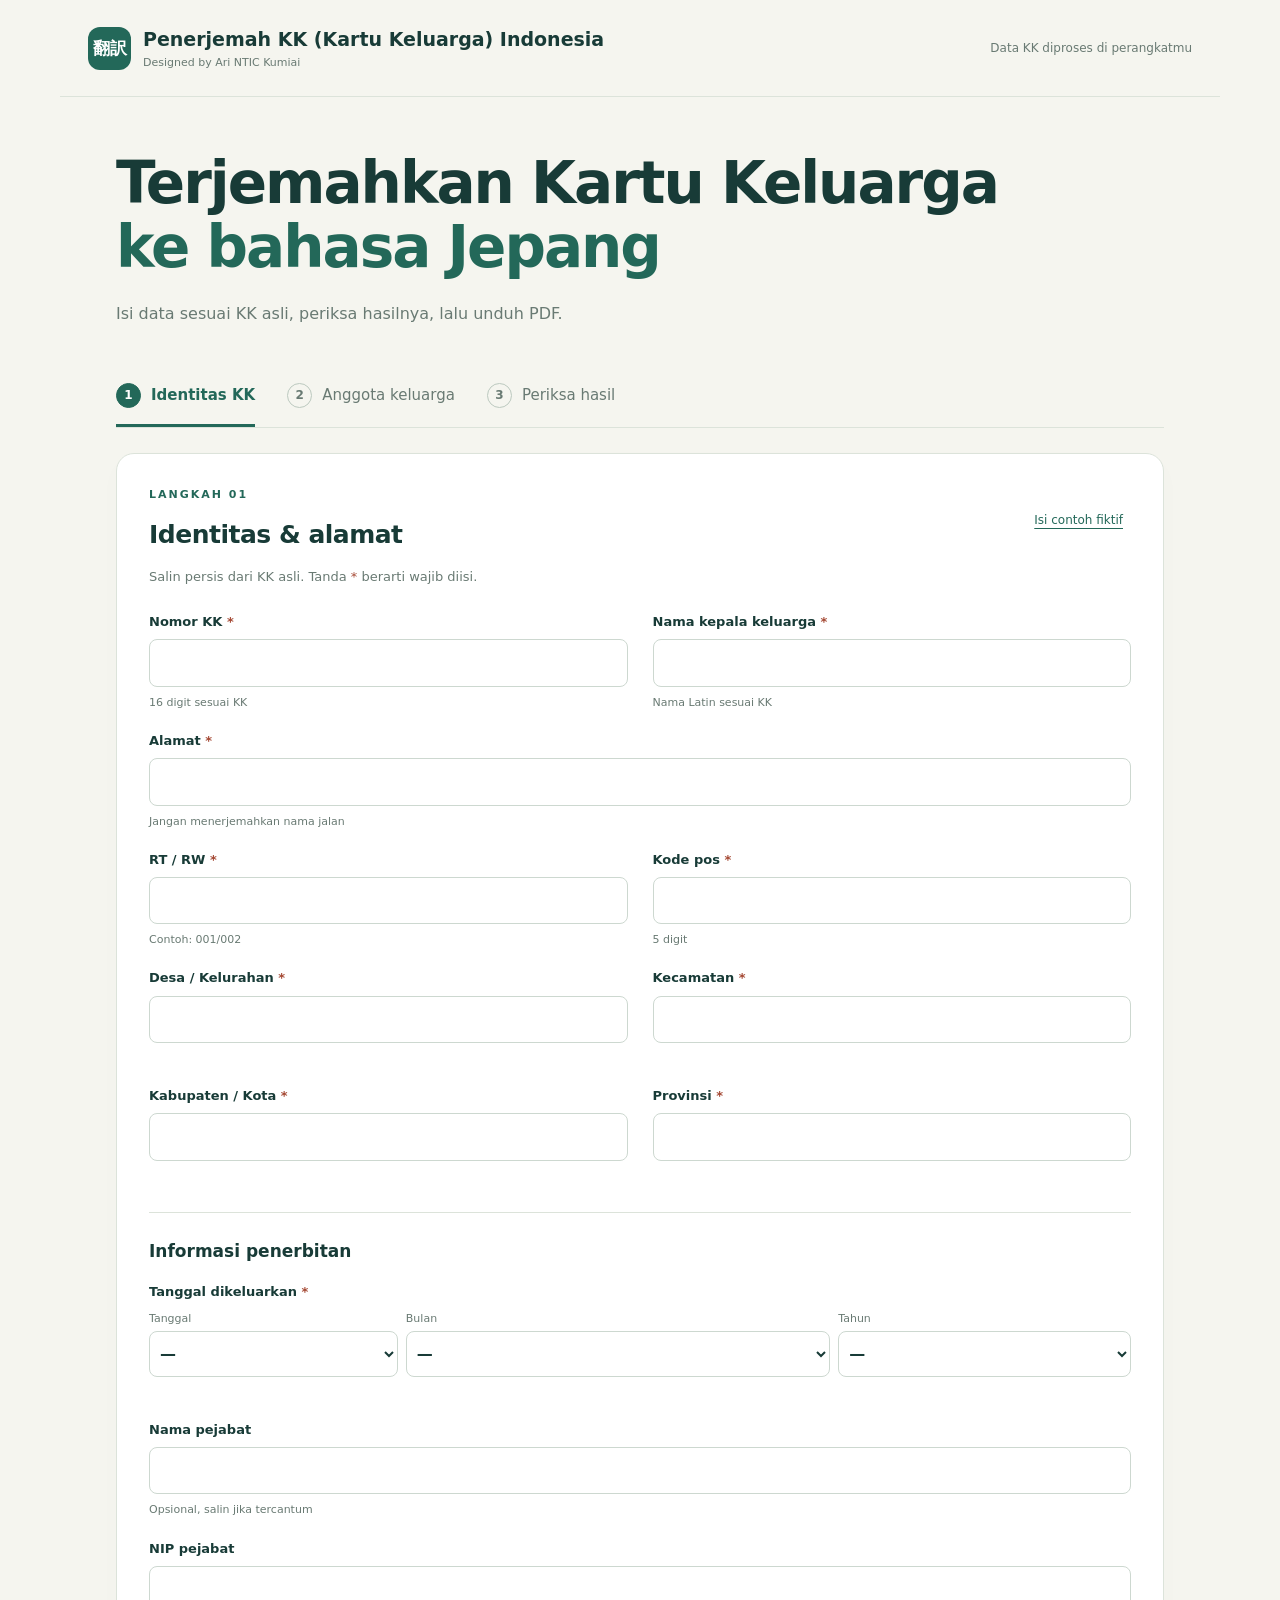
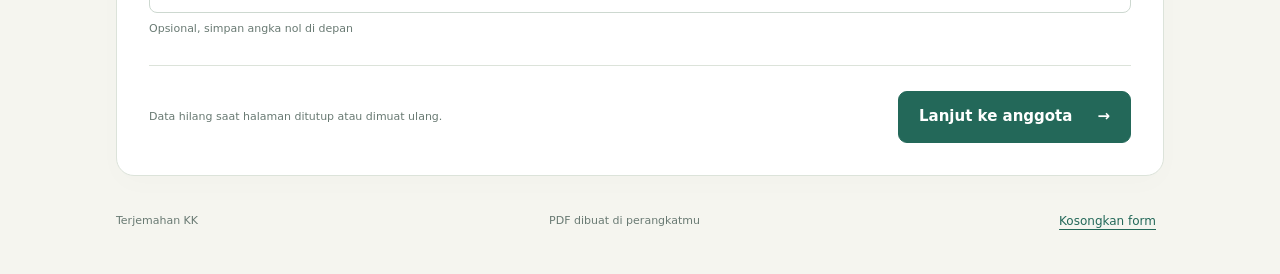
==== docs/index.html @ b34df118 "index.html" ====
<!doctype html>
<html lang="id"><head><meta charset="utf-8"><meta name="viewport" content="width=device-width,initial-scale=1"><meta name="description" content="Isi data Kartu Keluarga dalam bahasa Indonesia, periksa terjemahan Jepang, dan unduh PDF."><title>KK Jepang · Penerjemahan Kartu Keluarga</title><link rel="stylesheet" href="style.css?v=20261012-3"><link rel="stylesheet" href="consistency.css?v=20261012-1"><link rel="stylesheet" href="improvements.css?v=20261012-2"><script defer src="config.js?v=20261012-1"></script><script defer src="memory-google.js?v=20261012-1"></script><script defer src="translations.js?v=20261012-1"></script><script defer src="family-rules.js?v=20261012-1"></script><script defer src="pdf.js?v=20261012-1"></script><script defer src="dates.js?v=20261012-1"></script><script defer src="vocabulary.js?v=20261012-1"></script><script defer src="preview.js?v=20261012-1"></script><script defer src="app.js?v=20261012-1"></script></head>
<body><header class="topbar"><a class="brand" href="./"><span class="brand-icon" aria-hidden="true">翻訳</span><span>Penerjemah KK (Kartu Keluarga) Indonesia<small>Designed by Ari NTIC Kumiai</small></span></a><span class="local-label">Data KK diproses di perangkatmu</span></header>
<main><section class="intro"><div><h1>Terjemahkan Kartu Keluarga<br><em>ke bahasa Jepang</em></h1><p class="lede">Isi data sesuai KK asli, periksa hasilnya, lalu unduh PDF.</p></div></section>
<nav class="steps" aria-label="Tahapan"><button type="button" class="active" data-step="0"><b>1</b><span>Identitas KK</span></button><button type="button" data-step="1"><b>2</b><span>Anggota keluarga</span></button><button type="button" data-step="2"><b>3</b><span>Periksa hasil</span></button></nav>
<form id="kk-form" autocomplete="off"><section class="panel" id="step-0"><div class="panel-heading"><div><p class="eyebrow">LANGKAH 01</p><h2>Identitas & alamat</h2></div><div class="demo-picker"><button type="button" class="text-button" id="demo" aria-expanded="false" aria-controls="demo-choices">Isi contoh fiktif</button><div id="demo-choices" class="demo-choices" role="group" aria-label="Pilih contoh fiktif" hidden><button type="button" data-demo-case="0">Contoh 1</button><button type="button" data-demo-case="1">Contoh 2</button><button type="button" data-demo-case="2">Contoh 3</button></div></div></div><p class="help">Salin persis dari KK asli. Tanda <span class="required">*</span> berarti wajib diisi.</p><div class="fields" id="household-fields"></div><div class="subsection"><h3>Informasi penerbitan</h3><div class="fields" id="issue-fields"></div></div><div class="panel-footer"><span>Data hilang saat halaman ditutup atau dimuat ulang.</span><button type="button" class="primary" id="next-household">Lanjut ke anggota <span>→</span></button></div></section>
<section class="panel" id="step-1" hidden><div class="panel-heading"><div><p class="eyebrow">LANGKAH 02</p><h2>Anggota keluarga</h2></div><span class="counter" id="member-count"></span></div><p class="help">Ikuti urutan pada KK. Isi istilah Indonesia; padanan Jepang muncul otomatis. Maksimal 10 anggota per KK.</p><p class="help">Pilih hubungan dahulu. Nama kepala keluarga dan tanggal kawin pasangan terisi otomatis. Urutan anggota tetap mengikuti KK asli.</p><div id="members"></div><button type="button" class="add-button" id="add-member">＋ Tambah anggota keluarga</button><div class="panel-footer"><button type="button" class="secondary" data-back="0">← Identitas KK</button><button type="button" class="primary" id="next-members">Periksa terjemahan <span>→</span></button></div></section>
<section class="panel" id="step-2" hidden><div class="panel-heading"><div><p class="eyebrow">LANGKAH 03</p><h2>Periksa hasil terjemahan</h2></div><span class="counter">PDF · A4 mendatar</span></div><p class="help">Buka setiap bagian untuk memeriksa data. Pilih Lihat PDF untuk memeriksa susunan dokumen.</p><div class="preview-tabs" role="group" aria-label="Tampilan pratinjau"><button type="button" id="view-data" aria-pressed="true">Periksa data</button><button type="button" id="view-document" aria-pressed="false">Lihat PDF</button></div><div id="preview-data"></div><div id="preview-document" hidden><div class="preview-tools"><button type="button" id="zoom-out" aria-label="Perkecil PDF">−</button><output id="preview-scale" aria-live="polite">100%</output><button type="button" id="zoom-in" aria-label="Perbesar PDF">＋</button><button type="button" id="zoom-fit">Pas layar</button></div><div class="preview-scroll"><canvas id="preview" aria-label="Pratinjau PDF terjemahan Jepang"></canvas></div></div><label class="check-label"><input type="checkbox" id="reviewed"> Saya sudah memeriksa isi dan terjemahan dokumen.</label><div class="panel-footer"><button type="button" class="secondary" data-back="1">← Edit anggota</button><button type="button" class="primary" id="download" disabled>Unduh PDF ↓</button></div><p id="download-status" role="status"></p></section></form><datalist id="province-suggestions"><option value="Aceh"><option value="Sumatera Utara"><option value="Sumatera Barat"><option value="Riau"><option value="Jambi"><option value="Sumatera Selatan"><option value="Bengkulu"><option value="Lampung"><option value="Kepulauan Bangka Belitung"><option value="Kepulauan Riau"><option value="DKI Jakarta"><option value="Jawa Barat"><option value="Jawa Tengah"><option value="DI Yogyakarta"><option value="Jawa Timur"><option value="Banten"><option value="Bali"><option value="Nusa Tenggara Barat"><option value="Nusa Tenggara Timur"><option value="Kalimantan Barat"><option value="Kalimantan Tengah"><option value="Kalimantan Selatan"><option value="Kalimantan Timur"><option value="Kalimantan Utara"><option value="Sulawesi Utara"><option value="Sulawesi Tengah"><option value="Sulawesi Selatan"><option value="Sulawesi Tenggara"><option value="Gorontalo"><option value="Sulawesi Barat"><option value="Maluku"><option value="Maluku Utara"><option value="Papua Barat"><option value="Papua Barat Daya"><option value="Papua"><option value="Papua Selatan"><option value="Papua Tengah"><option value="Papua Pegunungan"></datalist>
<p id="message" class="message" role="alert" hidden></p><footer><span>Terjemahan KK</span><span>PDF dibuat di perangkatmu</span><button type="button" id="reset" class="text-button">Kosongkan form</button></footer></main></body></html>
---- docs/style.css ----
:root{--ink:#183b37;--green:#236859;--cream:#f5f5ef;--line:#dce3da;--muted:#697a73}*{box-sizing:border-box}body{margin:0;background:var(--cream);color:var(--ink);font:15px/1.55 system-ui,-apple-system,"Segoe UI",sans-serif}.topbar{max-width:1160px;margin:auto;padding:25px 28px;display:flex;justify-content:space-between;align-items:center;border-bottom:1px solid var(--line)}.brand{display:flex;gap:12px;align-items:center;text-decoration:none;color:var(--ink);font-size:19px;font-weight:700}.brand small{display:block;font-size:11px;font-weight:400;color:var(--muted)}.brand-icon{background:var(--green);color:white;display:grid;place-items:center;width:43px;height:43px;border-radius:12px;font-size:24px}.local-label{font-size:12px;color:var(--muted)}main{max-width:1104px;margin:auto;padding:0 28px}.intro{padding:55px 0 40px;display:flex;justify-content:space-between;align-items:center;gap:30px}.eyebrow{font-size:11px;font-weight:700;letter-spacing:2px;color:var(--green);margin:0 0 13px}h1{font-size:clamp(38px,5vw,58px);letter-spacing:-2px;line-height:1.1;font-weight:650;margin:0}h1 em{font-style:normal;color:var(--green)}.lede{color:var(--muted);font-size:16px;margin:22px 0 0}.intro-note{border-left:1px solid #b9cbbf;padding:8px 0 8px 32px;min-width:280px}.note-number{font:12px monospace;color:var(--green)}.intro-note p{font-size:24px;line-height:1.45;margin:15px 0}.intro-note small{color:var(--muted);font-size:11px}.steps{display:flex;border-bottom:1px solid var(--line);gap:32px;margin-bottom:25px}.steps button{border:0;border-bottom:3px solid transparent;background:none;display:flex;align-items:center;gap:10px;color:var(--muted);padding:16px 0;font:inherit;cursor:pointer}.steps b{border:1px solid #bcc9bf;border-radius:50%;width:25px;height:25px;display:grid;place-items:center;font-size:12px}.steps button.active{color:var(--green);border-color:var(--green);font-weight:600}.steps .active b{background:var(--green);color:white;border-color:var(--green)}.panel{background:white;border:1px solid var(--line);border-radius:18px;padding:32px;box-shadow:0 8px 28px #19382e04}.panel-heading{display:flex;justify-content:space-between;align-items:center;gap:14px}h2{font-size:25px;letter-spacing:-.5px;margin:0}h3{font-size:17px;margin:0 0 18px}.help{font-size:13px;color:var(--muted);margin:12px 0 25px}.fields{display:grid;grid-template-columns:repeat(2,minmax(0,1fr));gap:20px 25px}.field{display:flex;flex-direction:column;gap:7px;font-size:13px;font-weight:600}.field.wide{grid-column:1/-1}.field small{font-weight:400;font-size:11px;color:var(--muted);min-height:16px}input,select{width:100%;border:1px solid #cdd8d0;border-radius:8px;background:#fff;color:var(--ink);padding:12px;font:inherit;font-size:14px;min-height:46px}input:focus,select:focus{outline:2px solid #7cae98;outline-offset:2px}input:user-invalid{border-color:#b3553c}.required{color:#a44732}.subsection{margin-top:28px;border-top:1px solid var(--line);padding-top:25px}.panel-footer{display:flex;justify-content:space-between;align-items:center;gap:18px;border-top:1px solid var(--line);margin-top:28px;padding-top:25px}.panel-footer>span{font-size:11px;color:var(--muted)}button{cursor:pointer}.primary,.secondary,.add-button{padding:13px 20px;border-radius:9px;font:inherit;font-weight:600;display:flex;gap:25px;align-items:center;justify-content:center}.primary{background:var(--green);color:white;border:1px solid var(--green)}.primary:hover{background:#194d42}.primary:disabled{background:#a3b8ad;border-color:#a3b8ad;cursor:not-allowed}.secondary{background:white;border:1px solid var(--line);color:var(--ink)}.text-button{border:0;background:none;color:var(--green);text-decoration:underline;text-underline-offset:4px;font:inherit;font-size:12px;padding:8px}.counter{font-size:12px;color:var(--muted)}.member-card{border:1px solid var(--line);border-radius:12px;margin-bottom:18px;overflow:hidden}.member-card summary{padding:17px 20px;background:#f5f8f3;cursor:pointer;font-weight:600}.member-body{padding:22px}.member-actions{display:flex;justify-content:flex-end;margin-top:18px}.remove{color:#ad4833}.add-button{width:100%;border:1px dashed #abc3b4;background:#f7faf6;color:var(--green)}.preview-scroll{overflow:auto;background:#edf0e9;border:1px solid var(--line);padding:18px;border-radius:10px}canvas{display:block;width:100%;min-width:780px;height:auto;background:white;box-shadow:0 3px 12px #0001}.review-note{margin:20px 0;background:#f5f8f3;padding:16px;border-radius:8px;font-size:12px}.review-note p{color:var(--muted);margin:5px 0 0}.check-label{display:flex;align-items:center;gap:11px;font-size:13px}.check-label input{width:19px;min-height:19px;height:19px;accent-color:var(--green)}.message{position:fixed;bottom:24px;left:50%;transform:translateX(-50%);padding:15px 24px;background:#843c29;color:white;border-radius:10px;max-width:90%;z-index:10}footer{padding:28px 0 36px;display:flex;justify-content:space-between;align-items:center;font-size:11px;color:var(--muted);gap:16px}#download-status{color:var(--green);font-size:13px}[hidden]{display:none!important}@media(max-width:650px){.topbar{padding:18px}.local-label{max-width:130px;text-align:right;font-size:10px}main{padding:0 16px}.intro{padding:32px 0 25px}.intro-note{display:none}h1{font-size:42px}.steps{gap:0;justify-content:space-between}.steps button{font-size:11px;gap:6px}.steps b{width:21px;height:21px}.panel{padding:21px 17px;border-radius:12px}h2{font-size:21px}.fields{grid-template-columns:1fr;gap:16px}.field.wide{grid-column:auto}.panel-footer{flex-wrap:wrap}.panel-footer>span{width:100%}.primary,.secondary{font-size:12px;padding:12px 15px;gap:10px}.member-body{padding:17px}.panel-heading{align-items:flex-start}.counter{font-size:10px;text-align:right}.preview-scroll{padding:8px}footer{flex-wrap:wrap}footer>span:nth-child(2){order:3;width:100%}}
---- docs/consistency.css ----
input.auto-field,select.auto-field{background:#edf3ed;border-color:#bdcec1;color:#37564c;opacity:1;cursor:default}
.field small.auto-hint{color:#236859;font-size:11px}
.field small.field-error{color:#a03e2b;font-size:12px;margin-top:2px}
.field:has(.field-error) input,.field:has(.field-error) select{border-color:#b3553c}
---- docs/improvements.css ----
.date-source{position:absolute!important;opacity:0;width:1px!important;height:1px!important;min-height:1px!important;pointer-events:none}.date-parts{display:grid;grid-template-columns:minmax(0,.85fr) minmax(0,1.45fr) minmax(0,1fr);gap:8px}.date-part{min-width:0}.date-part>span{display:block;font-size:11px;font-weight:400;color:#697a73;margin-bottom:4px}.date-parts select{min-width:0;font-size:16px;padding:10px 6px;min-height:46px}.brand-icon{font-size:17px}.field.wide:has([name="relationship"]){background:#edf6f1;padding:16px;border-radius:10px;border:1px solid #bad4c9}.preview-tabs{display:flex;gap:8px;margin:0 0 18px}.preview-tabs button{font:inherit;padding:10px 15px;border:1px solid #cdd8d0;border-radius:8px;background:white;color:#183b37}.preview-tabs button[aria-pressed="true"]{background:#236859;color:white;border-color:#236859}.preview-member{border:1px solid #dce3da;border-radius:10px;margin-bottom:14px;overflow:hidden}.preview-member summary{font-weight:600;padding:14px;background:#f5f8f3;cursor:pointer;overflow-wrap:anywhere}.preview-member dl{margin:0;padding:0 16px}.preview-row{padding:12px 0;border-bottom:1px solid #edf0e9;display:grid;grid-template-columns:155px 1fr;gap:12px}.preview-row:last-child{border:0}.preview-row dt{font-size:12px;color:#697a73}.preview-row dd{margin:0;font-size:14px;overflow-wrap:anywhere}.preview-japanese{display:block;color:#236859;margin-top:3px;font-size:15px}.preview-tools{display:flex;gap:10px;align-items:center;margin-bottom:12px;flex-wrap:wrap}.preview-tools button{font:inherit;background:white;border:1px solid #cdd8d0;border-radius:8px;min-height:42px;min-width:42px;padding:8px 12px;color:#183b37}.preview-tools button:disabled{opacity:.4;cursor:default}.preview-tools output{font-size:13px;min-width:42px;text-align:center}.preview-scroll canvas{min-width:0;max-width:none;width:100%;height:auto}.preview-scroll{overscroll-behavior:contain}.check-label{margin-top:22px}@media(max-width:650px){h1{font-size:34px;letter-spacing:-1px}.lede{font-size:14px;line-height:1.6}.preview-row{grid-template-columns:1fr;gap:4px;padding:10px 0}.preview-member dl{padding:0 13px}.topbar{gap:12px}.brand{font-size:17px}.local-label{max-width:100px}.preview-tabs button{flex:1;font-size:13px}.preview-scroll{padding:5px}.date-parts{gap:5px}.date-parts select{font-size:14px}.date-part>span{font-size:11px}}input.date-source,
input.date-source.auto-field {
  opacity: 0 !important;
  visibility: hidden !important;
  pointer-events: none !important;
}
.preview-scroll {
  overscroll-behavior: auto;
}
#issue-fields {
  grid-template-columns: minmax(0, 1fr);
}
/* Pilihan tiga contoh fiktif. Tambahkan di akhir improvements.css. */
.demo-picker{position:relative;flex-shrink:0}
.demo-choices{position:absolute;right:0;top:100%;z-index:5;display:grid;gap:6px;min-width:150px;padding:8px;background:#fff;border:1px solid #cdd8d0;border-radius:10px;box-shadow:0 8px 24px #183b3720}
.demo-choices[hidden]{display:none!important}
.demo-choices button{font:inherit;text-align:left;padding:10px 14px;min-height:44px;background:#f5f8f3;color:#183b37;border:1px solid #dce3da;border-radius:6px;cursor:pointer}
.demo-choices button:hover{background:#edf6f1}
.demo-choices button:focus-visible{outline:2px solid #236859;outline-offset:2px}
@media(max-width:650px){.demo-picker{max-width:145px}.demo-picker>#demo{font-size:12px}}
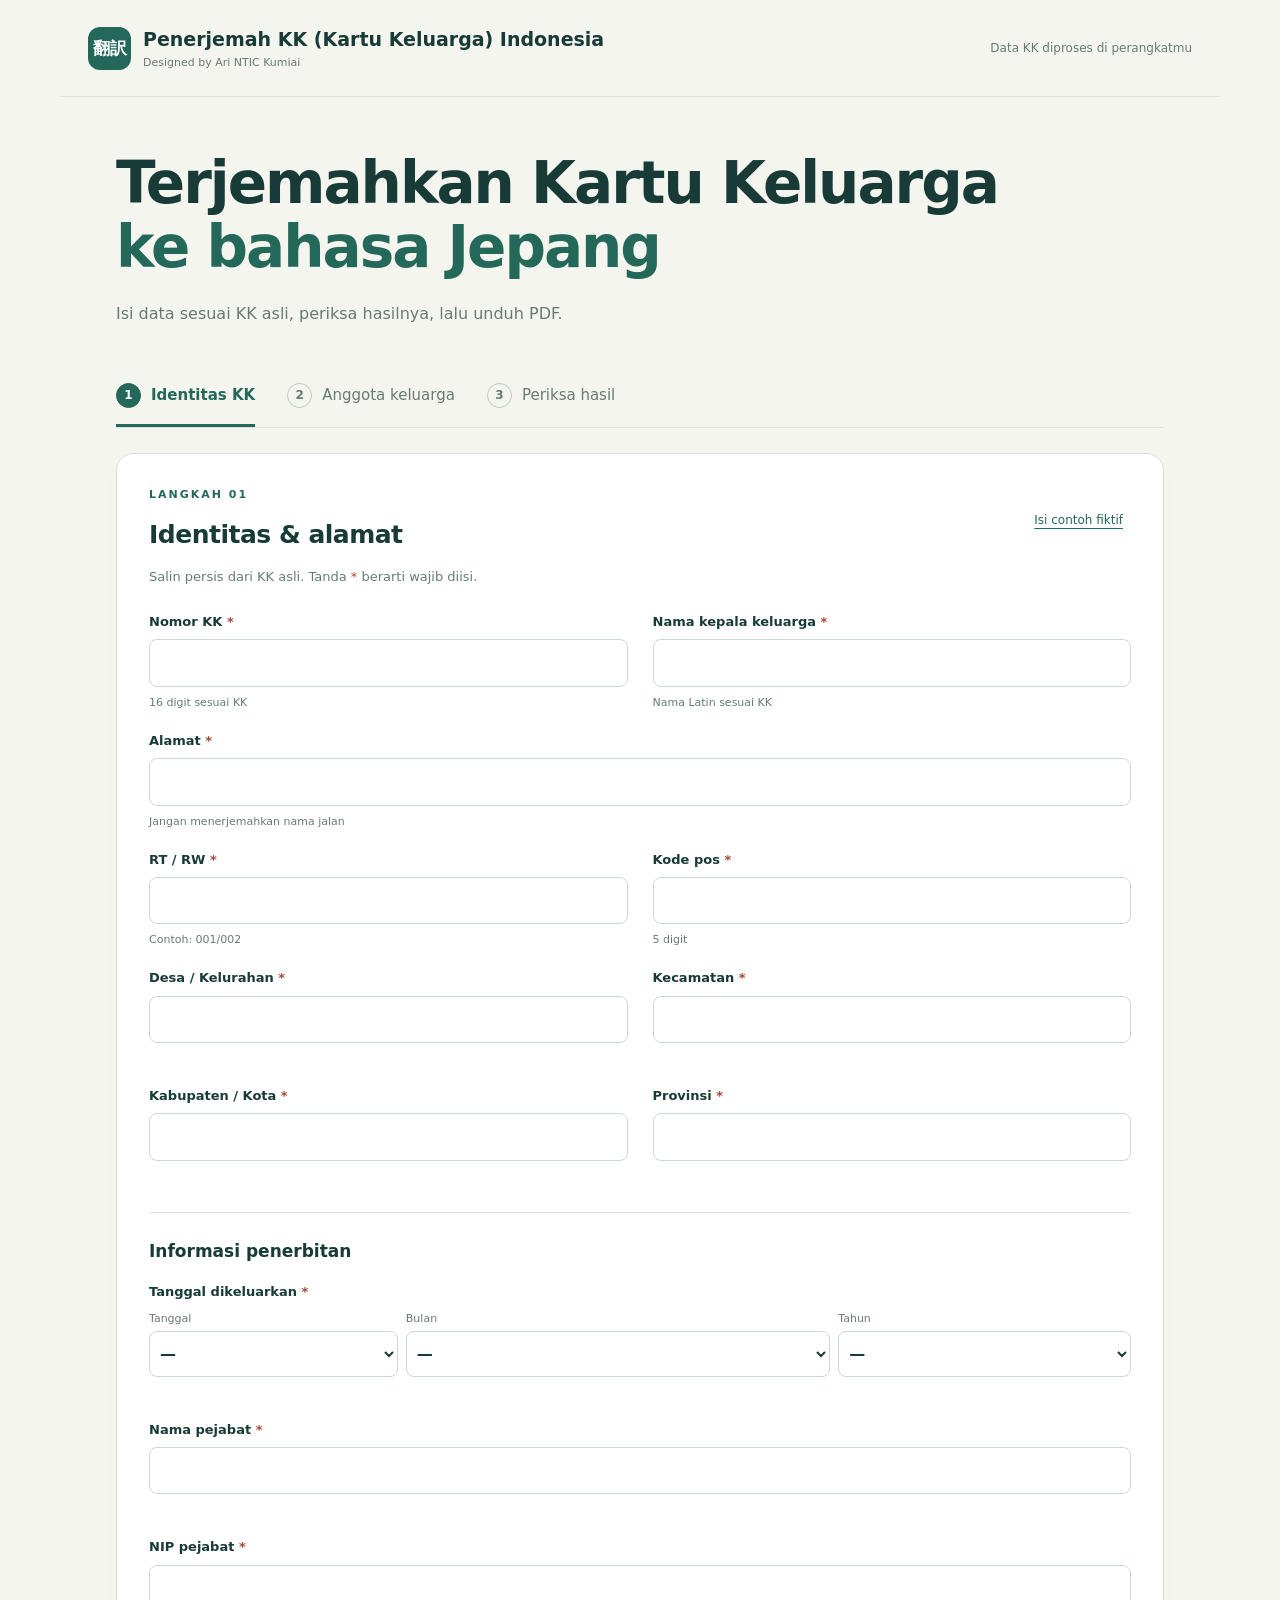
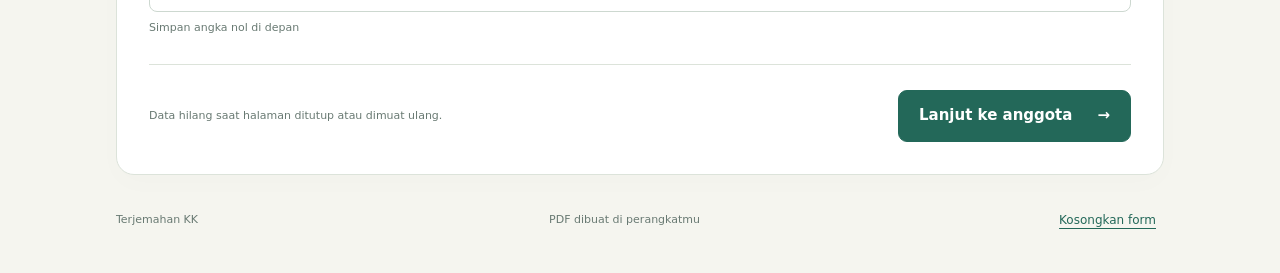
==== commit a12b94c4: "index.html" ====
--- a/docs/index.html
+++ b/docs/index.html
@@ -1,9 +1,9 @@
 <!doctype html>
-<html lang="id"><head><meta charset="utf-8"><meta name="viewport" content="width=device-width,initial-scale=1"><meta name="description" content="Isi data Kartu Keluarga dalam bahasa Indonesia, periksa terjemahan Jepang, dan unduh PDF."><title>KK Jepang · Penerjemahan Kartu Keluarga</title><link rel="stylesheet" href="style.css?v=20261012-3"><link rel="stylesheet" href="consistency.css?v=20261012-1"><link rel="stylesheet" href="improvements.css?v=20261012-2"><script defer src="config.js?v=20261012-1"></script><script defer src="memory-google.js?v=20261012-1"></script><script defer src="translations.js?v=20261012-1"></script><script defer src="family-rules.js?v=20261012-1"></script><script defer src="pdf.js?v=20261012-1"></script><script defer src="dates.js?v=20261012-1"></script><script defer src="vocabulary.js?v=20261012-1"></script><script defer src="preview.js?v=20261012-1"></script><script defer src="app.js?v=20261012-1"></script></head>
+<html lang="id"><head><meta charset="utf-8"><meta name="viewport" content="width=device-width,initial-scale=1"><meta name="description" content="Isi data Kartu Keluarga dalam bahasa Indonesia, periksa terjemahan Jepang, dan unduh PDF."><title>KK Jepang · Penerjemahan Kartu Keluarga</title><link rel="stylesheet" href="style.css?v=20261012-3"><link rel="stylesheet" href="consistency.css?v=20261012-1"><link rel="stylesheet" href="improvements.css?v=20261012-3"><script defer src="config.js?v=20261012-1"></script><script defer src="memory-google.js?v=20261012-1"></script><script defer src="translations.js?v=20261012-1"></script><script defer src="family-rules.js?v=20261012-1"></script><script defer src="pdf.js?v=20261012-1"></script><script defer src="dates.js?v=20261012-1"></script><script defer src="vocabulary.js?v=20261012-1"></script><script defer src="preview.js?v=20261012-1"></script><script defer src="wilayah.js?v=20261012-1"></script><script defer src="app.js?v=20261012-wilayah-1"></script></head>
 <body><header class="topbar"><a class="brand" href="./"><span class="brand-icon" aria-hidden="true">翻訳</span><span>Penerjemah KK (Kartu Keluarga) Indonesia<small>Designed by Ari NTIC Kumiai</small></span></a><span class="local-label">Data KK diproses di perangkatmu</span></header>
 <main><section class="intro"><div><h1>Terjemahkan Kartu Keluarga<br><em>ke bahasa Jepang</em></h1><p class="lede">Isi data sesuai KK asli, periksa hasilnya, lalu unduh PDF.</p></div></section>
 <nav class="steps" aria-label="Tahapan"><button type="button" class="active" data-step="0"><b>1</b><span>Identitas KK</span></button><button type="button" data-step="1"><b>2</b><span>Anggota keluarga</span></button><button type="button" data-step="2"><b>3</b><span>Periksa hasil</span></button></nav>
 <form id="kk-form" autocomplete="off"><section class="panel" id="step-0"><div class="panel-heading"><div><p class="eyebrow">LANGKAH 01</p><h2>Identitas & alamat</h2></div><div class="demo-picker"><button type="button" class="text-button" id="demo" aria-expanded="false" aria-controls="demo-choices">Isi contoh fiktif</button><div id="demo-choices" class="demo-choices" role="group" aria-label="Pilih contoh fiktif" hidden><button type="button" data-demo-case="0">Contoh 1</button><button type="button" data-demo-case="1">Contoh 2</button><button type="button" data-demo-case="2">Contoh 3</button></div></div></div><p class="help">Salin persis dari KK asli. Tanda <span class="required">*</span> berarti wajib diisi.</p><div class="fields" id="household-fields"></div><div class="subsection"><h3>Informasi penerbitan</h3><div class="fields" id="issue-fields"></div></div><div class="panel-footer"><span>Data hilang saat halaman ditutup atau dimuat ulang.</span><button type="button" class="primary" id="next-household">Lanjut ke anggota <span>→</span></button></div></section>
 <section class="panel" id="step-1" hidden><div class="panel-heading"><div><p class="eyebrow">LANGKAH 02</p><h2>Anggota keluarga</h2></div><span class="counter" id="member-count"></span></div><p class="help">Ikuti urutan pada KK. Isi istilah Indonesia; padanan Jepang muncul otomatis. Maksimal 10 anggota per KK.</p><p class="help">Pilih hubungan dahulu. Nama kepala keluarga dan tanggal kawin pasangan terisi otomatis. Urutan anggota tetap mengikuti KK asli.</p><div id="members"></div><button type="button" class="add-button" id="add-member">＋ Tambah anggota keluarga</button><div class="panel-footer"><button type="button" class="secondary" data-back="0">← Identitas KK</button><button type="button" class="primary" id="next-members">Periksa terjemahan <span>→</span></button></div></section>
-<section class="panel" id="step-2" hidden><div class="panel-heading"><div><p class="eyebrow">LANGKAH 03</p><h2>Periksa hasil terjemahan</h2></div><span class="counter">PDF · A4 mendatar</span></div><p class="help">Buka setiap bagian untuk memeriksa data. Pilih Lihat PDF untuk memeriksa susunan dokumen.</p><div class="preview-tabs" role="group" aria-label="Tampilan pratinjau"><button type="button" id="view-data" aria-pressed="true">Periksa data</button><button type="button" id="view-document" aria-pressed="false">Lihat PDF</button></div><div id="preview-data"></div><div id="preview-document" hidden><div class="preview-tools"><button type="button" id="zoom-out" aria-label="Perkecil PDF">−</button><output id="preview-scale" aria-live="polite">100%</output><button type="button" id="zoom-in" aria-label="Perbesar PDF">＋</button><button type="button" id="zoom-fit">Pas layar</button></div><div class="preview-scroll"><canvas id="preview" aria-label="Pratinjau PDF terjemahan Jepang"></canvas></div></div><label class="check-label"><input type="checkbox" id="reviewed"> Saya sudah memeriksa isi dan terjemahan dokumen.</label><div class="panel-footer"><button type="button" class="secondary" data-back="1">← Edit anggota</button><button type="button" class="primary" id="download" disabled>Unduh PDF ↓</button></div><p id="download-status" role="status"></p></section></form><datalist id="province-suggestions"><option value="Aceh"><option value="Sumatera Utara"><option value="Sumatera Barat"><option value="Riau"><option value="Jambi"><option value="Sumatera Selatan"><option value="Bengkulu"><option value="Lampung"><option value="Kepulauan Bangka Belitung"><option value="Kepulauan Riau"><option value="DKI Jakarta"><option value="Jawa Barat"><option value="Jawa Tengah"><option value="DI Yogyakarta"><option value="Jawa Timur"><option value="Banten"><option value="Bali"><option value="Nusa Tenggara Barat"><option value="Nusa Tenggara Timur"><option value="Kalimantan Barat"><option value="Kalimantan Tengah"><option value="Kalimantan Selatan"><option value="Kalimantan Timur"><option value="Kalimantan Utara"><option value="Sulawesi Utara"><option value="Sulawesi Tengah"><option value="Sulawesi Selatan"><option value="Sulawesi Tenggara"><option value="Gorontalo"><option value="Sulawesi Barat"><option value="Maluku"><option value="Maluku Utara"><option value="Papua Barat"><option value="Papua Barat Daya"><option value="Papua"><option value="Papua Selatan"><option value="Papua Tengah"><option value="Papua Pegunungan"></datalist>
+<section class="panel" id="step-2" hidden><div class="panel-heading"><div><p class="eyebrow">LANGKAH 03</p><h2>Periksa hasil terjemahan</h2></div><span class="counter">PDF · A4 mendatar</span></div><p class="help">Buka setiap bagian untuk memeriksa data. Pilih Lihat PDF untuk memeriksa susunan dokumen.</p><div class="preview-tabs" role="group" aria-label="Tampilan pratinjau"><button type="button" id="view-data" aria-pressed="true">Periksa data</button><button type="button" id="view-document" aria-pressed="false">Lihat PDF</button></div><div id="preview-data"></div><div id="preview-document" hidden><div class="preview-tools"><button type="button" id="zoom-out" aria-label="Perkecil PDF">−</button><output id="preview-scale" aria-live="polite">100%</output><button type="button" id="zoom-in" aria-label="Perbesar PDF">＋</button><button type="button" id="zoom-fit">Pas layar</button></div><div class="preview-scroll"><canvas id="preview" aria-label="Pratinjau PDF terjemahan Jepang"></canvas></div></div><label class="check-label"><input type="checkbox" id="reviewed"> Saya sudah memeriksa isi dan terjemahan dokumen.</label><div class="panel-footer"><button type="button" class="secondary" data-back="1">← Edit anggota</button><button type="button" class="primary" id="download" disabled>Unduh PDF ↓</button></div><p id="download-status" role="status"></p></section></form><datalist id="city-suggestions"></datalist><datalist id="province-suggestions"><option value="Aceh"><option value="Sumatera Utara"><option value="Sumatera Barat"><option value="Riau"><option value="Jambi"><option value="Sumatera Selatan"><option value="Bengkulu"><option value="Lampung"><option value="Kepulauan Bangka Belitung"><option value="Kepulauan Riau"><option value="DKI Jakarta"><option value="Jawa Barat"><option value="Jawa Tengah"><option value="DI Yogyakarta"><option value="Jawa Timur"><option value="Banten"><option value="Bali"><option value="Nusa Tenggara Barat"><option value="Nusa Tenggara Timur"><option value="Kalimantan Barat"><option value="Kalimantan Tengah"><option value="Kalimantan Selatan"><option value="Kalimantan Timur"><option value="Kalimantan Utara"><option value="Sulawesi Utara"><option value="Sulawesi Tengah"><option value="Sulawesi Selatan"><option value="Sulawesi Tenggara"><option value="Gorontalo"><option value="Sulawesi Barat"><option value="Maluku"><option value="Maluku Utara"><option value="Papua Barat"><option value="Papua Barat Daya"><option value="Papua"><option value="Papua Selatan"><option value="Papua Tengah"><option value="Papua Pegunungan"></datalist>
 <p id="message" class="message" role="alert" hidden></p><footer><span>Terjemahan KK</span><span>PDF dibuat di perangkatmu</span><button type="button" id="reset" class="text-button">Kosongkan form</button></footer></main></body></html>
--- a/docs/improvements.css
+++ b/docs/improvements.css
@@ -18,3 +18,21 @@
 .demo-choices button:hover{background:#edf6f1}
 .demo-choices button:focus-visible{outline:2px solid #236859;outline-offset:2px}
 @media(max-width:650px){.demo-picker{max-width:145px}.demo-picker>#demo{font-size:12px}}
+/* Menjaga kotak 翻訳 tetap utuh di PC dan HP. */
+.brand {
+  min-width: 0;
+}
+
+.brand-icon {
+  flex: 0 0 43px;
+  width: 43px;
+  height: 43px;
+  white-space: nowrap;
+  font-size: 17px;
+  line-height: 1;
+}
+
+.brand > span:last-child {
+  min-width: 0;
+  overflow-wrap: anywhere;
+}
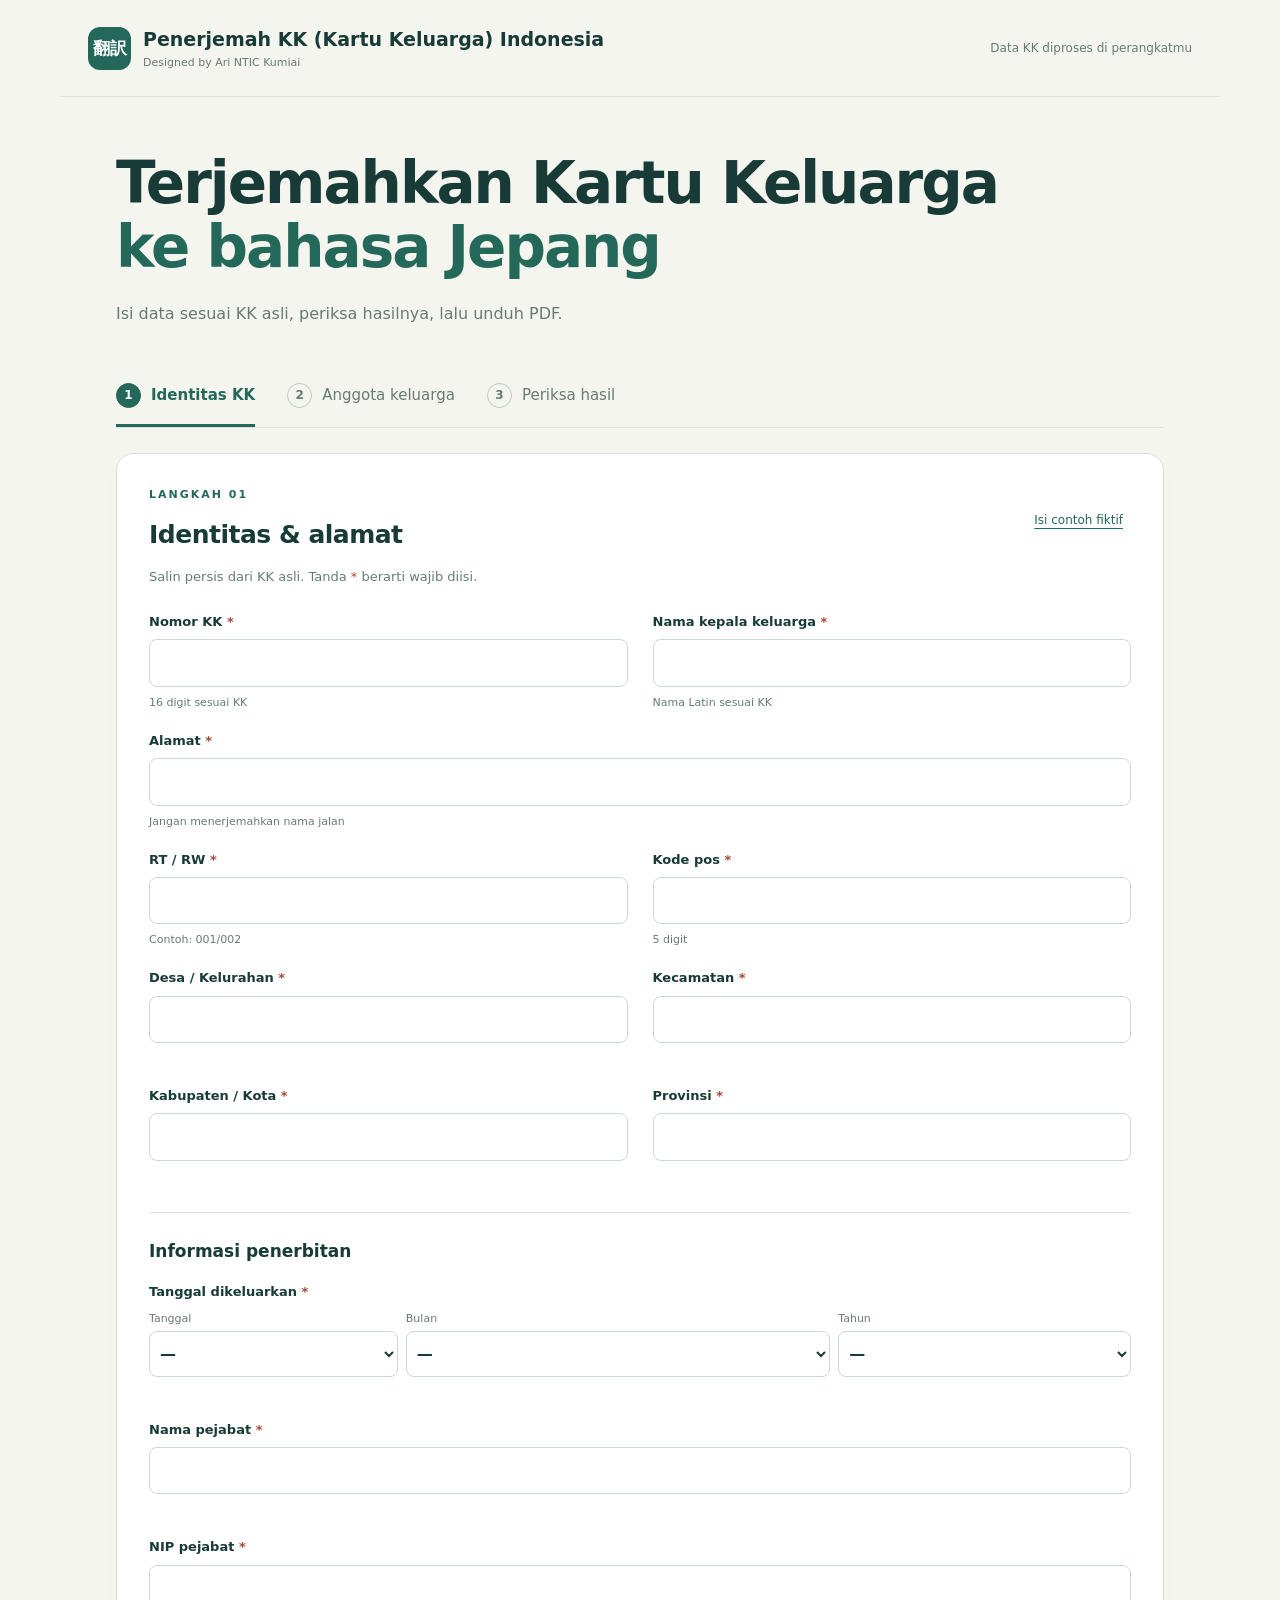
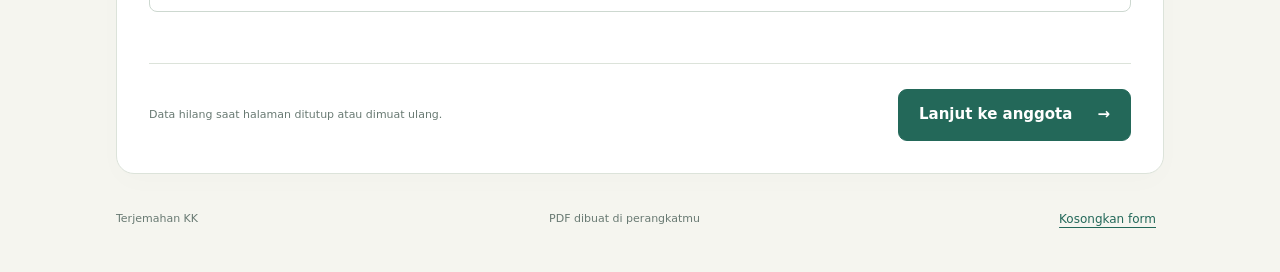
==== commit 81d36c3a: "index.html" ====
--- a/docs/index.html
+++ b/docs/index.html
@@ -1,5 +1,5 @@
 <!doctype html>
-<html lang="id"><head><meta charset="utf-8"><meta name="viewport" content="width=device-width,initial-scale=1"><meta name="description" content="Isi data Kartu Keluarga dalam bahasa Indonesia, periksa terjemahan Jepang, dan unduh PDF."><title>KK Jepang · Penerjemahan Kartu Keluarga</title><link rel="stylesheet" href="style.css?v=20261012-3"><link rel="stylesheet" href="consistency.css?v=20261012-1"><link rel="stylesheet" href="improvements.css?v=20261012-3"><script defer src="config.js?v=20261012-1"></script><script defer src="memory-google.js?v=20261012-1"></script><script defer src="translations.js?v=20261012-1"></script><script defer src="family-rules.js?v=20261012-1"></script><script defer src="pdf.js?v=20261012-1"></script><script defer src="dates.js?v=20261012-1"></script><script defer src="vocabulary.js?v=20261012-1"></script><script defer src="preview.js?v=20261012-1"></script><script defer src="wilayah.js?v=20261012-1"></script><script defer src="app.js?v=20261012-wilayah-1"></script></head>
+<html lang="id"><head><meta charset="utf-8"><meta name="viewport" content="width=device-width,initial-scale=1"><meta name="description" content="Isi data Kartu Keluarga dalam bahasa Indonesia, periksa terjemahan Jepang, dan unduh PDF."><title>KK Jepang · Penerjemah Kartu Keluarga</title><link rel="stylesheet" href="style.css?v=20261012-3"><link rel="stylesheet" href="consistency.css?v=20261012-1"><link rel="stylesheet" href="improvements.css?v=20261012-3"><script defer src="config.js?v=20261012-1"></script><script defer src="memory-google.js?v=20261012-1"></script><script defer src="translations.js?v=20261012-1"></script><script defer src="family-rules.js?v=20261012-1"></script><script defer src="pdf.js?v=20261012-1"></script><script defer src="dates.js?v=20261012-1"></script><script defer src="vocabulary.js?v=20261012-1"></script><script defer src="preview.js?v=20261012-1"></script><script defer src="wilayah.js?v=20261012-1"></script><script defer src="app.js?v=20261012-wilayah-1"></script></head>
 <body><header class="topbar"><a class="brand" href="./"><span class="brand-icon" aria-hidden="true">翻訳</span><span>Penerjemah KK (Kartu Keluarga) Indonesia<small>Designed by Ari NTIC Kumiai</small></span></a><span class="local-label">Data KK diproses di perangkatmu</span></header>
 <main><section class="intro"><div><h1>Terjemahkan Kartu Keluarga<br><em>ke bahasa Jepang</em></h1><p class="lede">Isi data sesuai KK asli, periksa hasilnya, lalu unduh PDF.</p></div></section>
 <nav class="steps" aria-label="Tahapan"><button type="button" class="active" data-step="0"><b>1</b><span>Identitas KK</span></button><button type="button" data-step="1"><b>2</b><span>Anggota keluarga</span></button><button type="button" data-step="2"><b>3</b><span>Periksa hasil</span></button></nav>
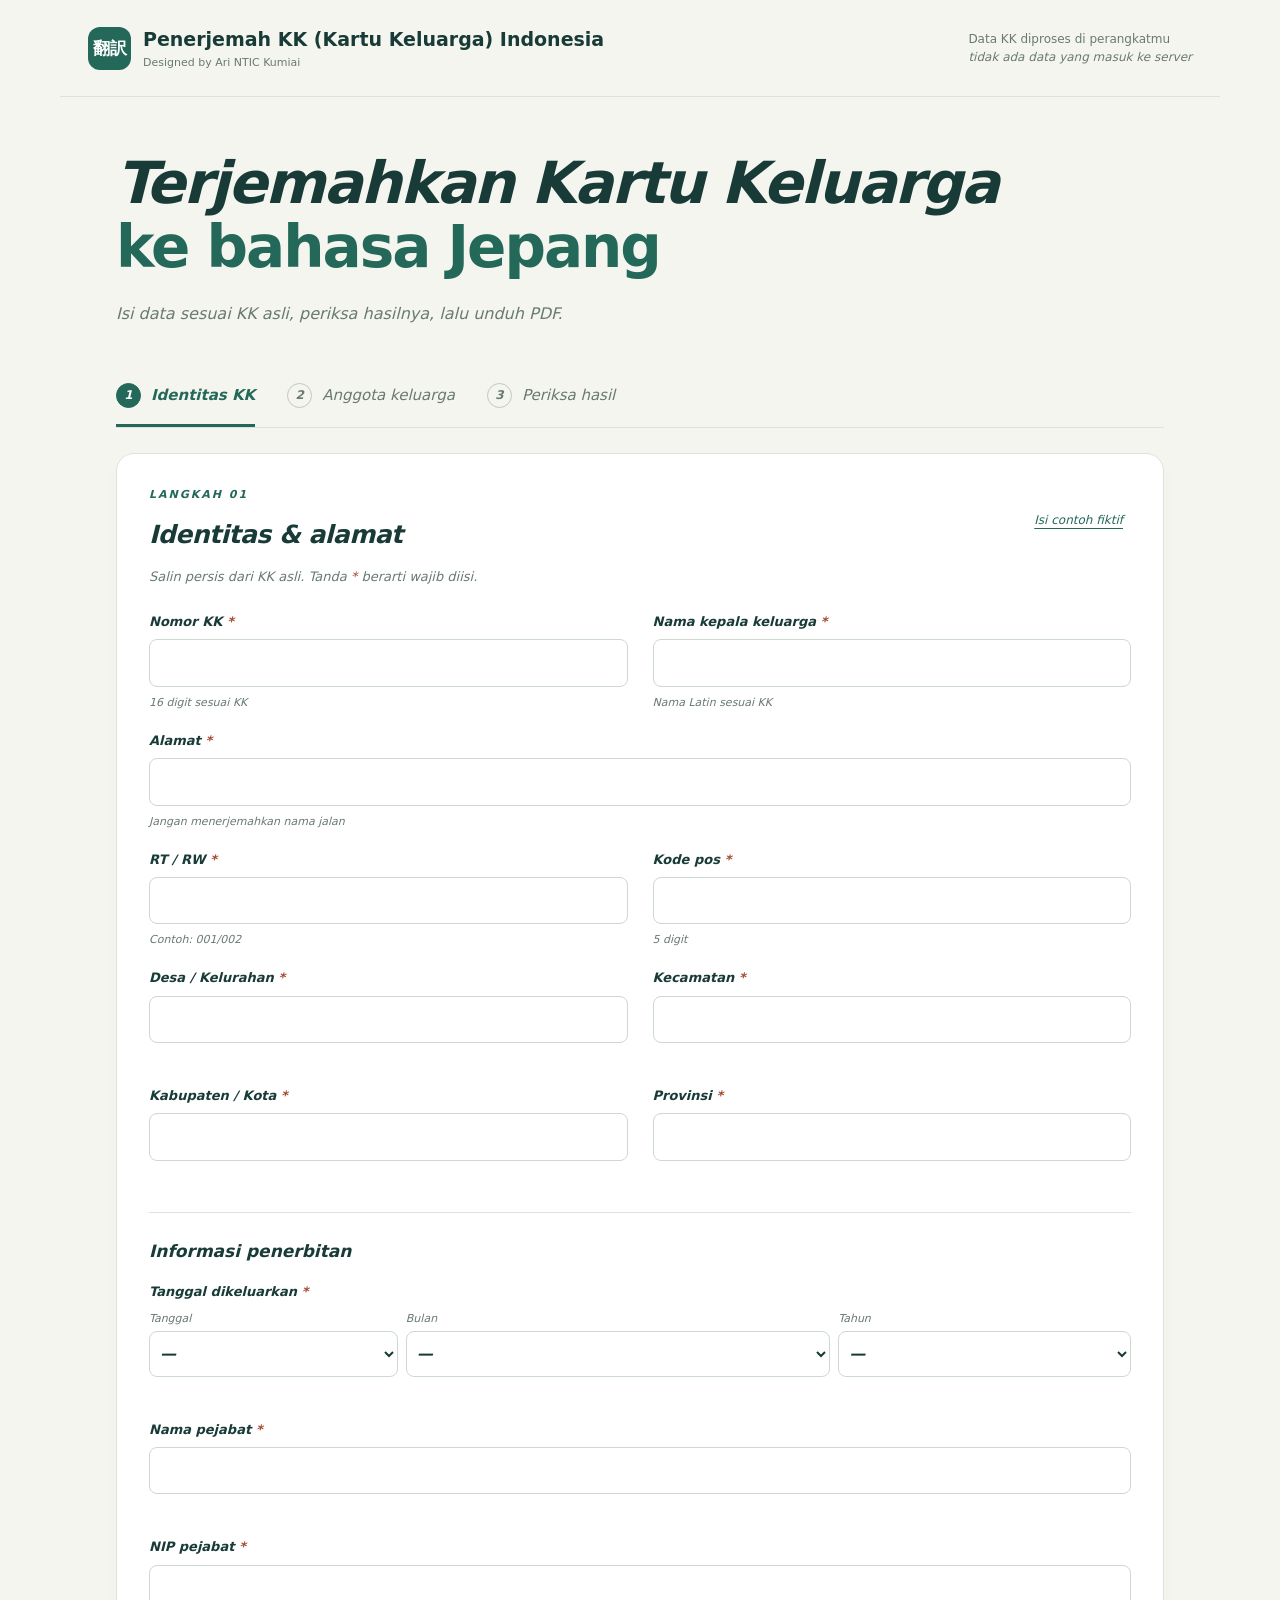
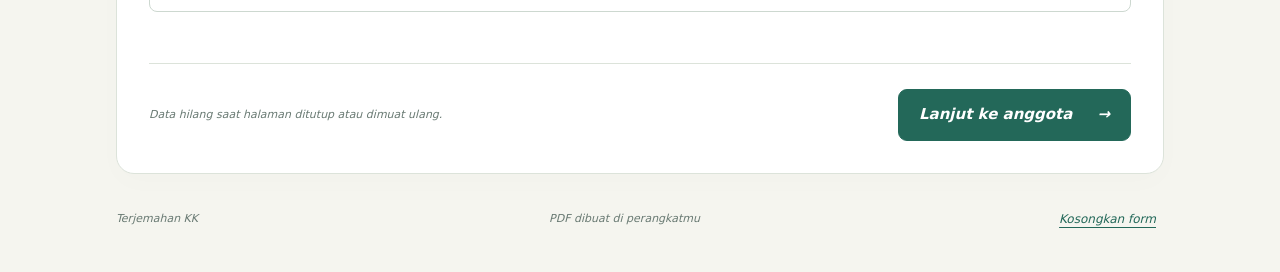
==== commit 19a190f0: "index.html" ====
--- a/docs/index.html
+++ b/docs/index.html
@@ -1,6 +1,6 @@
 <!doctype html>
 <html lang="id"><head><meta charset="utf-8"><meta name="viewport" content="width=device-width,initial-scale=1"><meta name="description" content="Isi data Kartu Keluarga dalam bahasa Indonesia, periksa terjemahan Jepang, dan unduh PDF."><title>KK Jepang · Penerjemah Kartu Keluarga</title><link rel="stylesheet" href="style.css?v=20261012-3"><link rel="stylesheet" href="consistency.css?v=20261012-1"><link rel="stylesheet" href="improvements.css?v=20261012-3"><script defer src="config.js?v=20261012-1"></script><script defer src="memory-google.js?v=20261012-1"></script><script defer src="translations.js?v=20261012-1"></script><script defer src="family-rules.js?v=20261012-1"></script><script defer src="pdf.js?v=20261012-1"></script><script defer src="dates.js?v=20261012-1"></script><script defer src="vocabulary.js?v=20261012-1"></script><script defer src="preview.js?v=20261012-1"></script><script defer src="wilayah.js?v=20261012-1"></script><script defer src="app.js?v=20261012-wilayah-1"></script></head>
-<body><header class="topbar"><a class="brand" href="./"><span class="brand-icon" aria-hidden="true">翻訳</span><span>Penerjemah KK (Kartu Keluarga) Indonesia<small>Designed by Ari NTIC Kumiai</small></span></a><span class="local-label">Data KK diproses di perangkatmu</span></header>
+<body><header class="topbar"><a class="brand" href="./"><span class="brand-icon" aria-hidden="true">翻訳</span><span>Penerjemah KK (Kartu Keluarga) Indonesia<small>Designed by Ari NTIC Kumiai</small></span></a><span class="local-label">Data KK diproses di perangkatmu<br><em>tidak ada data yang masuk ke server</span></header>
 <main><section class="intro"><div><h1>Terjemahkan Kartu Keluarga<br><em>ke bahasa Jepang</em></h1><p class="lede">Isi data sesuai KK asli, periksa hasilnya, lalu unduh PDF.</p></div></section>
 <nav class="steps" aria-label="Tahapan"><button type="button" class="active" data-step="0"><b>1</b><span>Identitas KK</span></button><button type="button" data-step="1"><b>2</b><span>Anggota keluarga</span></button><button type="button" data-step="2"><b>3</b><span>Periksa hasil</span></button></nav>
 <form id="kk-form" autocomplete="off"><section class="panel" id="step-0"><div class="panel-heading"><div><p class="eyebrow">LANGKAH 01</p><h2>Identitas & alamat</h2></div><div class="demo-picker"><button type="button" class="text-button" id="demo" aria-expanded="false" aria-controls="demo-choices">Isi contoh fiktif</button><div id="demo-choices" class="demo-choices" role="group" aria-label="Pilih contoh fiktif" hidden><button type="button" data-demo-case="0">Contoh 1</button><button type="button" data-demo-case="1">Contoh 2</button><button type="button" data-demo-case="2">Contoh 3</button></div></div></div><p class="help">Salin persis dari KK asli. Tanda <span class="required">*</span> berarti wajib diisi.</p><div class="fields" id="household-fields"></div><div class="subsection"><h3>Informasi penerbitan</h3><div class="fields" id="issue-fields"></div></div><div class="panel-footer"><span>Data hilang saat halaman ditutup atau dimuat ulang.</span><button type="button" class="primary" id="next-household">Lanjut ke anggota <span>→</span></button></div></section>
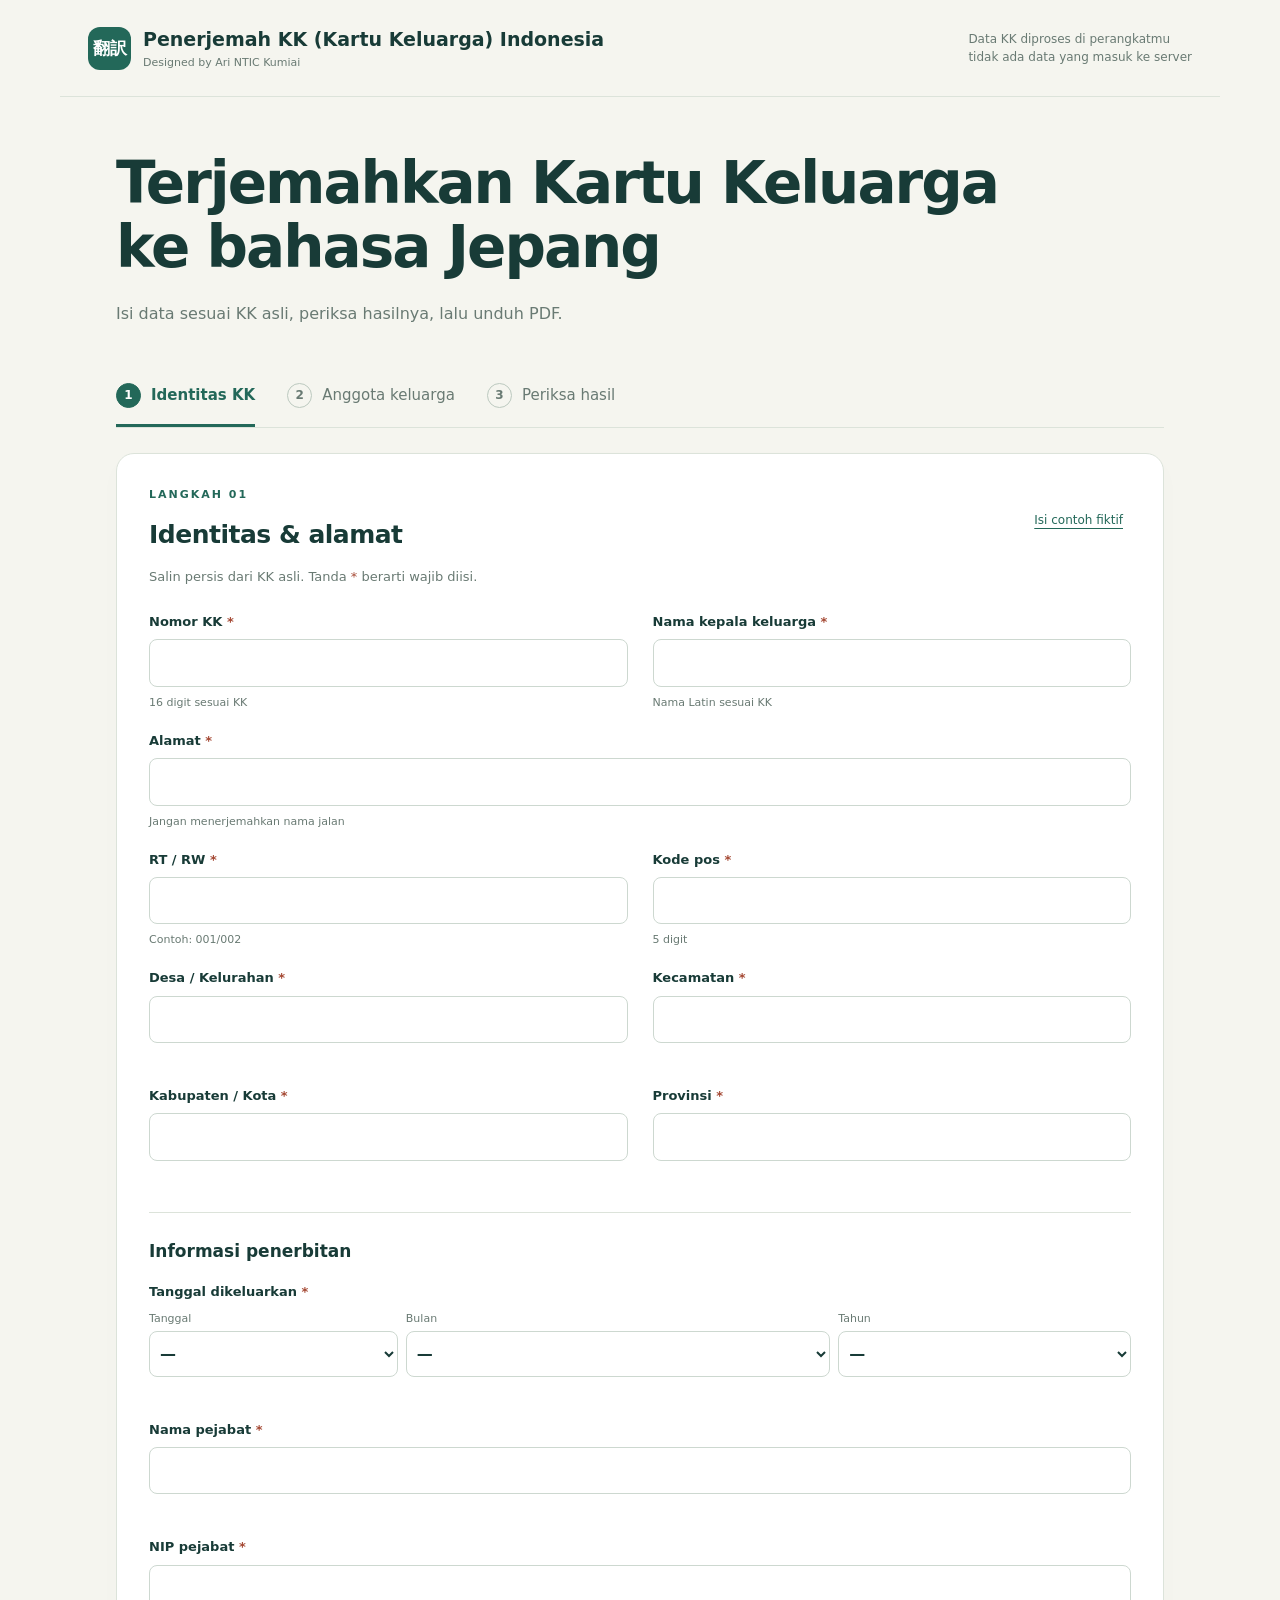
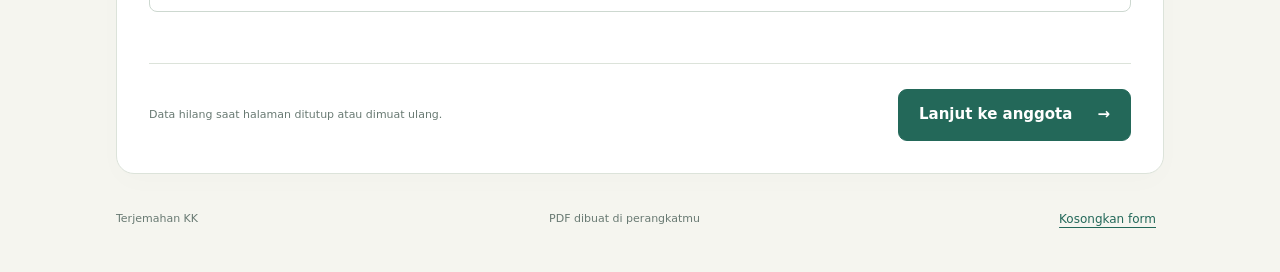
==== commit d62aca57: "index.html" ====
--- a/docs/index.html
+++ b/docs/index.html
@@ -1,7 +1,7 @@
 <!doctype html>
 <html lang="id"><head><meta charset="utf-8"><meta name="viewport" content="width=device-width,initial-scale=1"><meta name="description" content="Isi data Kartu Keluarga dalam bahasa Indonesia, periksa terjemahan Jepang, dan unduh PDF."><title>KK Jepang · Penerjemah Kartu Keluarga</title><link rel="stylesheet" href="style.css?v=20261012-3"><link rel="stylesheet" href="consistency.css?v=20261012-1"><link rel="stylesheet" href="improvements.css?v=20261012-3"><script defer src="config.js?v=20261012-1"></script><script defer src="memory-google.js?v=20261012-1"></script><script defer src="translations.js?v=20261012-1"></script><script defer src="family-rules.js?v=20261012-1"></script><script defer src="pdf.js?v=20261012-1"></script><script defer src="dates.js?v=20261012-1"></script><script defer src="vocabulary.js?v=20261012-1"></script><script defer src="preview.js?v=20261012-1"></script><script defer src="wilayah.js?v=20261012-1"></script><script defer src="app.js?v=20261012-wilayah-1"></script></head>
-<body><header class="topbar"><a class="brand" href="./"><span class="brand-icon" aria-hidden="true">翻訳</span><span>Penerjemah KK (Kartu Keluarga) Indonesia<small>Designed by Ari NTIC Kumiai</small></span></a><span class="local-label">Data KK diproses di perangkatmu<br><em>tidak ada data yang masuk ke server</span></header>
-<main><section class="intro"><div><h1>Terjemahkan Kartu Keluarga<br><em>ke bahasa Jepang</em></h1><p class="lede">Isi data sesuai KK asli, periksa hasilnya, lalu unduh PDF.</p></div></section>
+<body><header class="topbar"><a class="brand" href="./"><span class="brand-icon" aria-hidden="true">翻訳</span><span>Penerjemah KK (Kartu Keluarga) Indonesia<small>Designed by Ari NTIC Kumiai</small></span></a><span class="local-label">Data KK diproses di perangkatmu<br>tidak ada data yang masuk ke server</span></header>
+<main><section class="intro"><div><h1>Terjemahkan Kartu Keluarga<br>ke bahasa Jepang</h1><p class="lede">Isi data sesuai KK asli, periksa hasilnya, lalu unduh PDF.</p></div></section>
 <nav class="steps" aria-label="Tahapan"><button type="button" class="active" data-step="0"><b>1</b><span>Identitas KK</span></button><button type="button" data-step="1"><b>2</b><span>Anggota keluarga</span></button><button type="button" data-step="2"><b>3</b><span>Periksa hasil</span></button></nav>
 <form id="kk-form" autocomplete="off"><section class="panel" id="step-0"><div class="panel-heading"><div><p class="eyebrow">LANGKAH 01</p><h2>Identitas & alamat</h2></div><div class="demo-picker"><button type="button" class="text-button" id="demo" aria-expanded="false" aria-controls="demo-choices">Isi contoh fiktif</button><div id="demo-choices" class="demo-choices" role="group" aria-label="Pilih contoh fiktif" hidden><button type="button" data-demo-case="0">Contoh 1</button><button type="button" data-demo-case="1">Contoh 2</button><button type="button" data-demo-case="2">Contoh 3</button></div></div></div><p class="help">Salin persis dari KK asli. Tanda <span class="required">*</span> berarti wajib diisi.</p><div class="fields" id="household-fields"></div><div class="subsection"><h3>Informasi penerbitan</h3><div class="fields" id="issue-fields"></div></div><div class="panel-footer"><span>Data hilang saat halaman ditutup atau dimuat ulang.</span><button type="button" class="primary" id="next-household">Lanjut ke anggota <span>→</span></button></div></section>
 <section class="panel" id="step-1" hidden><div class="panel-heading"><div><p class="eyebrow">LANGKAH 02</p><h2>Anggota keluarga</h2></div><span class="counter" id="member-count"></span></div><p class="help">Ikuti urutan pada KK. Isi istilah Indonesia; padanan Jepang muncul otomatis. Maksimal 10 anggota per KK.</p><p class="help">Pilih hubungan dahulu. Nama kepala keluarga dan tanggal kawin pasangan terisi otomatis. Urutan anggota tetap mengikuti KK asli.</p><div id="members"></div><button type="button" class="add-button" id="add-member">＋ Tambah anggota keluarga</button><div class="panel-footer"><button type="button" class="secondary" data-back="0">← Identitas KK</button><button type="button" class="primary" id="next-members">Periksa terjemahan <span>→</span></button></div></section>
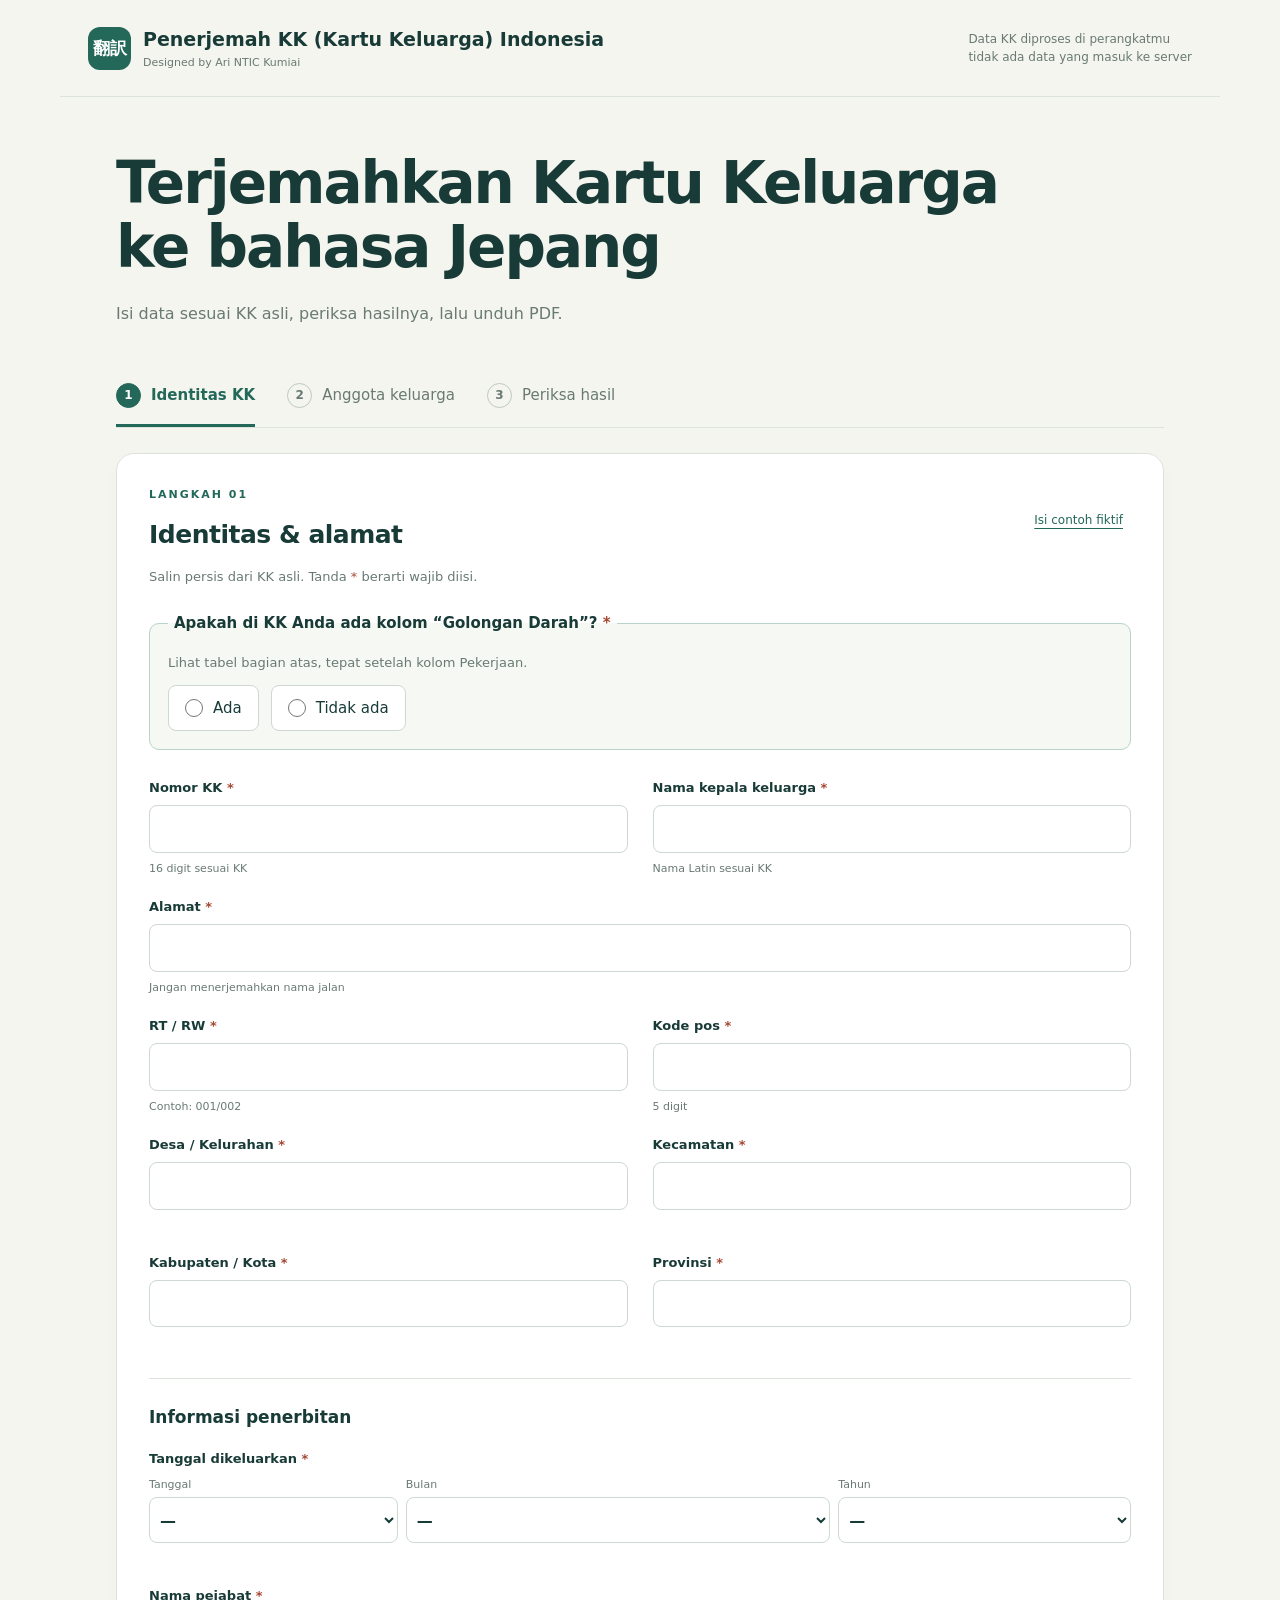
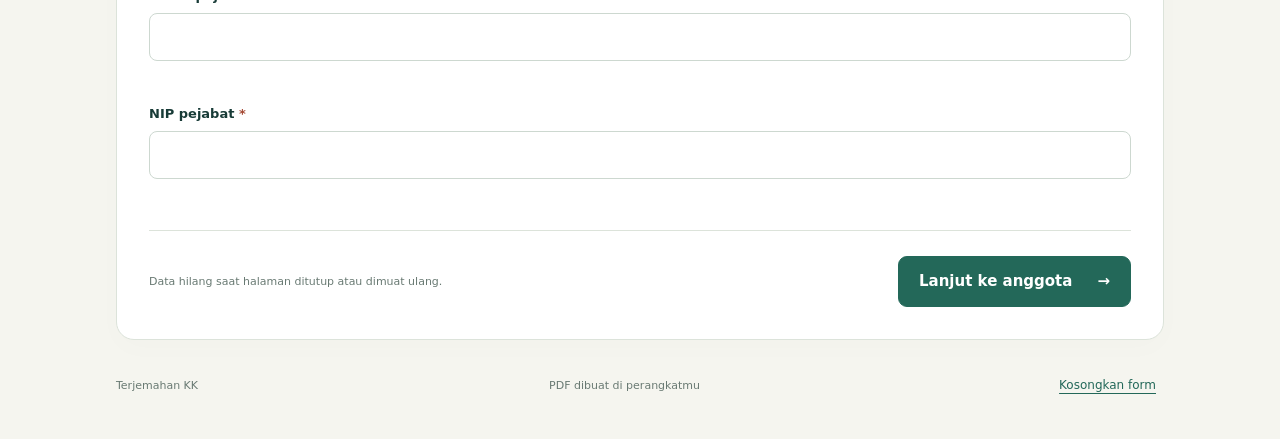
==== commit c2fdd9cd: "Tambah format KK tanpa golongan darah dan tanggal perkawinan Tanyakan ciri kolom KK sebelum mengisi " ====
--- a/docs/index.html
+++ b/docs/index.html
@@ -1,9 +1,9 @@
-<!doctype html>
-<html lang="id"><head><meta charset="utf-8"><meta name="viewport" content="width=device-width,initial-scale=1"><meta name="description" content="Isi data Kartu Keluarga dalam bahasa Indonesia, periksa terjemahan Jepang, dan unduh PDF."><title>KK Jepang · Penerjemah Kartu Keluarga</title><link rel="stylesheet" href="style.css?v=20261012-3"><link rel="stylesheet" href="consistency.css?v=20261012-1"><link rel="stylesheet" href="improvements.css?v=20261012-3"><script defer src="config.js?v=20261012-1"></script><script defer src="memory-google.js?v=20261012-1"></script><script defer src="translations.js?v=20261012-1"></script><script defer src="family-rules.js?v=20261012-1"></script><script defer src="pdf.js?v=20261012-1"></script><script defer src="dates.js?v=20261012-1"></script><script defer src="vocabulary.js?v=20261012-1"></script><script defer src="preview.js?v=20261012-1"></script><script defer src="wilayah.js?v=20261012-1"></script><script defer src="app.js?v=20261012-wilayah-1"></script></head>
-<body><header class="topbar"><a class="brand" href="./"><span class="brand-icon" aria-hidden="true">翻訳</span><span>Penerjemah KK (Kartu Keluarga) Indonesia<small>Designed by Ari NTIC Kumiai</small></span></a><span class="local-label">Data KK diproses di perangkatmu<br>tidak ada data yang masuk ke server</span></header>
-<main><section class="intro"><div><h1>Terjemahkan Kartu Keluarga<br>ke bahasa Jepang</h1><p class="lede">Isi data sesuai KK asli, periksa hasilnya, lalu unduh PDF.</p></div></section>
-<nav class="steps" aria-label="Tahapan"><button type="button" class="active" data-step="0"><b>1</b><span>Identitas KK</span></button><button type="button" data-step="1"><b>2</b><span>Anggota keluarga</span></button><button type="button" data-step="2"><b>3</b><span>Periksa hasil</span></button></nav>
-<form id="kk-form" autocomplete="off"><section class="panel" id="step-0"><div class="panel-heading"><div><p class="eyebrow">LANGKAH 01</p><h2>Identitas & alamat</h2></div><div class="demo-picker"><button type="button" class="text-button" id="demo" aria-expanded="false" aria-controls="demo-choices">Isi contoh fiktif</button><div id="demo-choices" class="demo-choices" role="group" aria-label="Pilih contoh fiktif" hidden><button type="button" data-demo-case="0">Contoh 1</button><button type="button" data-demo-case="1">Contoh 2</button><button type="button" data-demo-case="2">Contoh 3</button></div></div></div><p class="help">Salin persis dari KK asli. Tanda <span class="required">*</span> berarti wajib diisi.</p><div class="fields" id="household-fields"></div><div class="subsection"><h3>Informasi penerbitan</h3><div class="fields" id="issue-fields"></div></div><div class="panel-footer"><span>Data hilang saat halaman ditutup atau dimuat ulang.</span><button type="button" class="primary" id="next-household">Lanjut ke anggota <span>→</span></button></div></section>
-<section class="panel" id="step-1" hidden><div class="panel-heading"><div><p class="eyebrow">LANGKAH 02</p><h2>Anggota keluarga</h2></div><span class="counter" id="member-count"></span></div><p class="help">Ikuti urutan pada KK. Isi istilah Indonesia; padanan Jepang muncul otomatis. Maksimal 10 anggota per KK.</p><p class="help">Pilih hubungan dahulu. Nama kepala keluarga dan tanggal kawin pasangan terisi otomatis. Urutan anggota tetap mengikuti KK asli.</p><div id="members"></div><button type="button" class="add-button" id="add-member">＋ Tambah anggota keluarga</button><div class="panel-footer"><button type="button" class="secondary" data-back="0">← Identitas KK</button><button type="button" class="primary" id="next-members">Periksa terjemahan <span>→</span></button></div></section>
-<section class="panel" id="step-2" hidden><div class="panel-heading"><div><p class="eyebrow">LANGKAH 03</p><h2>Periksa hasil terjemahan</h2></div><span class="counter">PDF · A4 mendatar</span></div><p class="help">Buka setiap bagian untuk memeriksa data. Pilih Lihat PDF untuk memeriksa susunan dokumen.</p><div class="preview-tabs" role="group" aria-label="Tampilan pratinjau"><button type="button" id="view-data" aria-pressed="true">Periksa data</button><button type="button" id="view-document" aria-pressed="false">Lihat PDF</button></div><div id="preview-data"></div><div id="preview-document" hidden><div class="preview-tools"><button type="button" id="zoom-out" aria-label="Perkecil PDF">−</button><output id="preview-scale" aria-live="polite">100%</output><button type="button" id="zoom-in" aria-label="Perbesar PDF">＋</button><button type="button" id="zoom-fit">Pas layar</button></div><div class="preview-scroll"><canvas id="preview" aria-label="Pratinjau PDF terjemahan Jepang"></canvas></div></div><label class="check-label"><input type="checkbox" id="reviewed"> Saya sudah memeriksa isi dan terjemahan dokumen.</label><div class="panel-footer"><button type="button" class="secondary" data-back="1">← Edit anggota</button><button type="button" class="primary" id="download" disabled>Unduh PDF ↓</button></div><p id="download-status" role="status"></p></section></form><datalist id="city-suggestions"></datalist><datalist id="province-suggestions"><option value="Aceh"><option value="Sumatera Utara"><option value="Sumatera Barat"><option value="Riau"><option value="Jambi"><option value="Sumatera Selatan"><option value="Bengkulu"><option value="Lampung"><option value="Kepulauan Bangka Belitung"><option value="Kepulauan Riau"><option value="DKI Jakarta"><option value="Jawa Barat"><option value="Jawa Tengah"><option value="DI Yogyakarta"><option value="Jawa Timur"><option value="Banten"><option value="Bali"><option value="Nusa Tenggara Barat"><option value="Nusa Tenggara Timur"><option value="Kalimantan Barat"><option value="Kalimantan Tengah"><option value="Kalimantan Selatan"><option value="Kalimantan Timur"><option value="Kalimantan Utara"><option value="Sulawesi Utara"><option value="Sulawesi Tengah"><option value="Sulawesi Selatan"><option value="Sulawesi Tenggara"><option value="Gorontalo"><option value="Sulawesi Barat"><option value="Maluku"><option value="Maluku Utara"><option value="Papua Barat"><option value="Papua Barat Daya"><option value="Papua"><option value="Papua Selatan"><option value="Papua Tengah"><option value="Papua Pegunungan"></datalist>
-<p id="message" class="message" role="alert" hidden></p><footer><span>Terjemahan KK</span><span>PDF dibuat di perangkatmu</span><button type="button" id="reset" class="text-button">Kosongkan form</button></footer></main></body></html>
+<!doctype html>
+<html lang="id"><head><meta charset="utf-8"><meta name="viewport" content="width=device-width,initial-scale=1"><meta name="description" content="Isi data Kartu Keluarga dalam bahasa Indonesia, periksa terjemahan Jepang, dan unduh PDF."><title>KK Jepang · Penerjemah Kartu Keluarga</title><link rel="stylesheet" href="style.css?v=20261012-3"><link rel="stylesheet" href="consistency.css?v=20261012-1"><link rel="stylesheet" href="improvements.css?v=20261119-format-1"><script defer src="config.js?v=20261012-1"></script><script defer src="memory-google.js?v=20261012-1"></script><script defer src="translations.js?v=20261012-1"></script><script defer src="family-rules.js?v=20261012-1"></script><script defer src="pdf.js?v=20261119-format-1"></script><script defer src="dates.js?v=20261012-1"></script><script defer src="vocabulary.js?v=20261012-1"></script><script defer src="preview.js?v=20261119-format-1"></script><script defer src="wilayah.js?v=20261012-1"></script><script defer src="app.js?v=20261119-format-1"></script></head>
+<body><header class="topbar"><a class="brand" href="./"><span class="brand-icon" aria-hidden="true">翻訳</span><span>Penerjemah KK (Kartu Keluarga) Indonesia<small>Designed by Ari NTIC Kumiai</small></span></a><span class="local-label">Data KK diproses di perangkatmu<br>tidak ada data yang masuk ke server</span></header>
+<main><section class="intro"><div><h1>Terjemahkan Kartu Keluarga<br>ke bahasa Jepang</h1><p class="lede">Isi data sesuai KK asli, periksa hasilnya, lalu unduh PDF.</p></div></section>
+<nav class="steps" aria-label="Tahapan"><button type="button" class="active" data-step="0"><b>1</b><span>Identitas KK</span></button><button type="button" data-step="1"><b>2</b><span>Anggota keluarga</span></button><button type="button" data-step="2"><b>3</b><span>Periksa hasil</span></button></nav>
+<form id="kk-form" autocomplete="off"><section class="panel" id="step-0"><div class="panel-heading"><div><p class="eyebrow">LANGKAH 01</p><h2>Identitas & alamat</h2></div><div class="demo-picker"><button type="button" class="text-button" id="demo" aria-expanded="false" aria-controls="demo-choices">Isi contoh fiktif</button><div id="demo-choices" class="demo-choices" role="group" aria-label="Pilih contoh fiktif" hidden><button type="button" data-demo-case="0">Contoh 1</button><button type="button" data-demo-case="1">Contoh 2</button><button type="button" data-demo-case="2">Contoh 3</button></div></div></div><p class="help">Salin persis dari KK asli. Tanda <span class="required">*</span> berarti wajib diisi.</p><fieldset class="kk-format-question" id="kk-format-question"><legend>Apakah di KK Anda ada kolom “Golongan Darah”? <span class="required">*</span></legend><p id="kk-format-help">Lihat tabel bagian atas, tepat setelah kolom Pekerjaan.</p><div class="kk-format-options"><label><input type="radio" name="kkFormat" value="current" required aria-describedby="kk-format-help"> Ada</label><label><input type="radio" name="kkFormat" value="legacy" required aria-describedby="kk-format-help"> Tidak ada</label></div></fieldset><div class="fields" id="household-fields"></div><div class="subsection"><h3>Informasi penerbitan</h3><div class="fields" id="issue-fields"></div></div><div class="panel-footer"><span>Data hilang saat halaman ditutup atau dimuat ulang.</span><button type="button" class="primary" id="next-household">Lanjut ke anggota <span>→</span></button></div></section>
+<section class="panel" id="step-1" hidden><div class="panel-heading"><div><p class="eyebrow">LANGKAH 02</p><h2>Anggota keluarga</h2></div><span class="counter" id="member-count"></span></div><p class="help">Ikuti urutan pada KK. Isi istilah Indonesia; padanan Jepang muncul otomatis. Maksimal 10 anggota per KK.</p><p class="help">Pilih hubungan dahulu. Nama kepala keluarga<span id="marriage-auto-hint"> dan tanggal kawin pasangan</span> terisi otomatis. Urutan anggota tetap mengikuti KK asli.</p><div id="members"></div><button type="button" class="add-button" id="add-member">＋ Tambah anggota keluarga</button><div class="panel-footer"><button type="button" class="secondary" data-back="0">← Identitas KK</button><button type="button" class="primary" id="next-members">Periksa terjemahan <span>→</span></button></div></section>
+<section class="panel" id="step-2" hidden><div class="panel-heading"><div><p class="eyebrow">LANGKAH 03</p><h2>Periksa hasil terjemahan</h2></div><span class="counter">PDF · A4 mendatar</span></div><p class="help">Buka setiap bagian untuk memeriksa data. Pilih Lihat PDF untuk memeriksa susunan dokumen.</p><div class="preview-tabs" role="group" aria-label="Tampilan pratinjau"><button type="button" id="view-data" aria-pressed="true">Periksa data</button><button type="button" id="view-document" aria-pressed="false">Lihat PDF</button></div><div id="preview-data"></div><div id="preview-document" hidden><div class="preview-tools"><button type="button" id="zoom-out" aria-label="Perkecil PDF">−</button><output id="preview-scale" aria-live="polite">100%</output><button type="button" id="zoom-in" aria-label="Perbesar PDF">＋</button><button type="button" id="zoom-fit">Pas layar</button></div><div class="preview-scroll"><canvas id="preview" aria-label="Pratinjau PDF terjemahan Jepang"></canvas></div></div><label class="check-label"><input type="checkbox" id="reviewed"> Saya sudah memeriksa isi dan terjemahan dokumen.</label><div class="panel-footer"><button type="button" class="secondary" data-back="1">← Edit anggota</button><button type="button" class="primary" id="download" disabled>Unduh PDF ↓</button></div><p id="download-status" role="status"></p></section></form><datalist id="city-suggestions"></datalist><datalist id="province-suggestions"><option value="Aceh"><option value="Sumatera Utara"><option value="Sumatera Barat"><option value="Riau"><option value="Jambi"><option value="Sumatera Selatan"><option value="Bengkulu"><option value="Lampung"><option value="Kepulauan Bangka Belitung"><option value="Kepulauan Riau"><option value="DKI Jakarta"><option value="Jawa Barat"><option value="Jawa Tengah"><option value="DI Yogyakarta"><option value="Jawa Timur"><option value="Banten"><option value="Bali"><option value="Nusa Tenggara Barat"><option value="Nusa Tenggara Timur"><option value="Kalimantan Barat"><option value="Kalimantan Tengah"><option value="Kalimantan Selatan"><option value="Kalimantan Timur"><option value="Kalimantan Utara"><option value="Sulawesi Utara"><option value="Sulawesi Tengah"><option value="Sulawesi Selatan"><option value="Sulawesi Tenggara"><option value="Gorontalo"><option value="Sulawesi Barat"><option value="Maluku"><option value="Maluku Utara"><option value="Papua Barat"><option value="Papua Barat Daya"><option value="Papua"><option value="Papua Selatan"><option value="Papua Tengah"><option value="Papua Pegunungan"></datalist>
+<p id="message" class="message" role="alert" hidden></p><footer><span>Terjemahan KK</span><span>PDF dibuat di perangkatmu</span><button type="button" id="reset" class="text-button">Kosongkan form</button></footer></main></body></html>
--- a/docs/improvements.css
+++ b/docs/improvements.css
@@ -1,38 +1,47 @@
-.date-source{position:absolute!important;opacity:0;width:1px!important;height:1px!important;min-height:1px!important;pointer-events:none}.date-parts{display:grid;grid-template-columns:minmax(0,.85fr) minmax(0,1.45fr) minmax(0,1fr);gap:8px}.date-part{min-width:0}.date-part>span{display:block;font-size:11px;font-weight:400;color:#697a73;margin-bottom:4px}.date-parts select{min-width:0;font-size:16px;padding:10px 6px;min-height:46px}.brand-icon{font-size:17px}.field.wide:has([name="relationship"]){background:#edf6f1;padding:16px;border-radius:10px;border:1px solid #bad4c9}.preview-tabs{display:flex;gap:8px;margin:0 0 18px}.preview-tabs button{font:inherit;padding:10px 15px;border:1px solid #cdd8d0;border-radius:8px;background:white;color:#183b37}.preview-tabs button[aria-pressed="true"]{background:#236859;color:white;border-color:#236859}.preview-member{border:1px solid #dce3da;border-radius:10px;margin-bottom:14px;overflow:hidden}.preview-member summary{font-weight:600;padding:14px;background:#f5f8f3;cursor:pointer;overflow-wrap:anywhere}.preview-member dl{margin:0;padding:0 16px}.preview-row{padding:12px 0;border-bottom:1px solid #edf0e9;display:grid;grid-template-columns:155px 1fr;gap:12px}.preview-row:last-child{border:0}.preview-row dt{font-size:12px;color:#697a73}.preview-row dd{margin:0;font-size:14px;overflow-wrap:anywhere}.preview-japanese{display:block;color:#236859;margin-top:3px;font-size:15px}.preview-tools{display:flex;gap:10px;align-items:center;margin-bottom:12px;flex-wrap:wrap}.preview-tools button{font:inherit;background:white;border:1px solid #cdd8d0;border-radius:8px;min-height:42px;min-width:42px;padding:8px 12px;color:#183b37}.preview-tools button:disabled{opacity:.4;cursor:default}.preview-tools output{font-size:13px;min-width:42px;text-align:center}.preview-scroll canvas{min-width:0;max-width:none;width:100%;height:auto}.preview-scroll{overscroll-behavior:contain}.check-label{margin-top:22px}@media(max-width:650px){h1{font-size:34px;letter-spacing:-1px}.lede{font-size:14px;line-height:1.6}.preview-row{grid-template-columns:1fr;gap:4px;padding:10px 0}.preview-member dl{padding:0 13px}.topbar{gap:12px}.brand{font-size:17px}.local-label{max-width:100px}.preview-tabs button{flex:1;font-size:13px}.preview-scroll{padding:5px}.date-parts{gap:5px}.date-parts select{font-size:14px}.date-part>span{font-size:11px}}input.date-source,
-input.date-source.auto-field {
-  opacity: 0 !important;
-  visibility: hidden !important;
-  pointer-events: none !important;
-}
-.preview-scroll {
-  overscroll-behavior: auto;
-}
-#issue-fields {
-  grid-template-columns: minmax(0, 1fr);
-}
-/* Pilihan tiga contoh fiktif. Tambahkan di akhir improvements.css. */
-.demo-picker{position:relative;flex-shrink:0}
-.demo-choices{position:absolute;right:0;top:100%;z-index:5;display:grid;gap:6px;min-width:150px;padding:8px;background:#fff;border:1px solid #cdd8d0;border-radius:10px;box-shadow:0 8px 24px #183b3720}
-.demo-choices[hidden]{display:none!important}
-.demo-choices button{font:inherit;text-align:left;padding:10px 14px;min-height:44px;background:#f5f8f3;color:#183b37;border:1px solid #dce3da;border-radius:6px;cursor:pointer}
-.demo-choices button:hover{background:#edf6f1}
-.demo-choices button:focus-visible{outline:2px solid #236859;outline-offset:2px}
-@media(max-width:650px){.demo-picker{max-width:145px}.demo-picker>#demo{font-size:12px}}
-/* Menjaga kotak 翻訳 tetap utuh di PC dan HP. */
-.brand {
-  min-width: 0;
-}
-
-.brand-icon {
-  flex: 0 0 43px;
-  width: 43px;
-  height: 43px;
-  white-space: nowrap;
-  font-size: 17px;
-  line-height: 1;
-}
-
-.brand > span:last-child {
-  min-width: 0;
-  overflow-wrap: anywhere;
-}
+.date-source{position:absolute!important;opacity:0;width:1px!important;height:1px!important;min-height:1px!important;pointer-events:none}.date-parts{display:grid;grid-template-columns:minmax(0,.85fr) minmax(0,1.45fr) minmax(0,1fr);gap:8px}.date-part{min-width:0}.date-part>span{display:block;font-size:11px;font-weight:400;color:#697a73;margin-bottom:4px}.date-parts select{min-width:0;font-size:16px;padding:10px 6px;min-height:46px}.brand-icon{font-size:17px}.field.wide:has([name="relationship"]){background:#edf6f1;padding:16px;border-radius:10px;border:1px solid #bad4c9}.preview-tabs{display:flex;gap:8px;margin:0 0 18px}.preview-tabs button{font:inherit;padding:10px 15px;border:1px solid #cdd8d0;border-radius:8px;background:white;color:#183b37}.preview-tabs button[aria-pressed="true"]{background:#236859;color:white;border-color:#236859}.preview-member{border:1px solid #dce3da;border-radius:10px;margin-bottom:14px;overflow:hidden}.preview-member summary{font-weight:600;padding:14px;background:#f5f8f3;cursor:pointer;overflow-wrap:anywhere}.preview-member dl{margin:0;padding:0 16px}.preview-row{padding:12px 0;border-bottom:1px solid #edf0e9;display:grid;grid-template-columns:155px 1fr;gap:12px}.preview-row:last-child{border:0}.preview-row dt{font-size:12px;color:#697a73}.preview-row dd{margin:0;font-size:14px;overflow-wrap:anywhere}.preview-japanese{display:block;color:#236859;margin-top:3px;font-size:15px}.preview-tools{display:flex;gap:10px;align-items:center;margin-bottom:12px;flex-wrap:wrap}.preview-tools button{font:inherit;background:white;border:1px solid #cdd8d0;border-radius:8px;min-height:42px;min-width:42px;padding:8px 12px;color:#183b37}.preview-tools button:disabled{opacity:.4;cursor:default}.preview-tools output{font-size:13px;min-width:42px;text-align:center}.preview-scroll canvas{min-width:0;max-width:none;width:100%;height:auto}.preview-scroll{overscroll-behavior:contain}.check-label{margin-top:22px}@media(max-width:650px){h1{font-size:34px;letter-spacing:-1px}.lede{font-size:14px;line-height:1.6}.preview-row{grid-template-columns:1fr;gap:4px;padding:10px 0}.preview-member dl{padding:0 13px}.topbar{gap:12px}.brand{font-size:17px}.local-label{max-width:100px}.preview-tabs button{flex:1;font-size:13px}.preview-scroll{padding:5px}.date-parts{gap:5px}.date-parts select{font-size:14px}.date-part>span{font-size:11px}}input.date-source,
+input.date-source.auto-field {
+  opacity: 0 !important;
+  visibility: hidden !important;
+  pointer-events: none !important;
+}
+.preview-scroll {
+  overscroll-behavior: auto;
+}
+#issue-fields {
+  grid-template-columns: minmax(0, 1fr);
+}
+/* Pilihan tiga contoh fiktif. Tambahkan di akhir improvements.css. */
+.demo-picker{position:relative;flex-shrink:0}
+.demo-choices{position:absolute;right:0;top:100%;z-index:5;display:grid;gap:6px;min-width:150px;padding:8px;background:#fff;border:1px solid #cdd8d0;border-radius:10px;box-shadow:0 8px 24px #183b3720}
+.demo-choices[hidden]{display:none!important}
+.demo-choices button{font:inherit;text-align:left;padding:10px 14px;min-height:44px;background:#f5f8f3;color:#183b37;border:1px solid #dce3da;border-radius:6px;cursor:pointer}
+.demo-choices button:hover{background:#edf6f1}
+.demo-choices button:focus-visible{outline:2px solid #236859;outline-offset:2px}
+@media(max-width:650px){.demo-picker{max-width:145px}.demo-picker>#demo{font-size:12px}}
+/* Menjaga kotak 翻訳 tetap utuh di PC dan HP. */
+.brand {
+  min-width: 0;
+}
+
+.brand-icon {
+  flex: 0 0 43px;
+  width: 43px;
+  height: 43px;
+  white-space: nowrap;
+  font-size: 17px;
+  line-height: 1;
+}
+
+.brand > span:last-child {
+  min-width: 0;
+  overflow-wrap: anywhere;
+}
+
+/* Kenali format dari kolom sumber. Tidak ada pilihan bawaan. */
+.kk-format-question{min-width:0;margin:0 0 28px;padding:18px;border:1px solid #bad4c9;border-radius:10px;background:#f5f8f3}
+.kk-format-question legend{padding:0 6px;font-size:15px;font-weight:600}
+.kk-format-question p{margin:0 0 12px;font-size:13px;color:#697a73}
+.kk-format-options{display:flex;flex-wrap:wrap;gap:12px}
+.kk-format-options label{display:flex;align-items:center;gap:10px;min-height:46px;padding:10px 16px;background:white;border:1px solid #cdd8d0;border-radius:8px;cursor:pointer}
+.kk-format-options input{width:18px;height:18px;min-height:18px;margin:0;accent-color:#236859}
+.kk-format-options label:has(input:checked){border-color:#236859;background:#edf6f1}
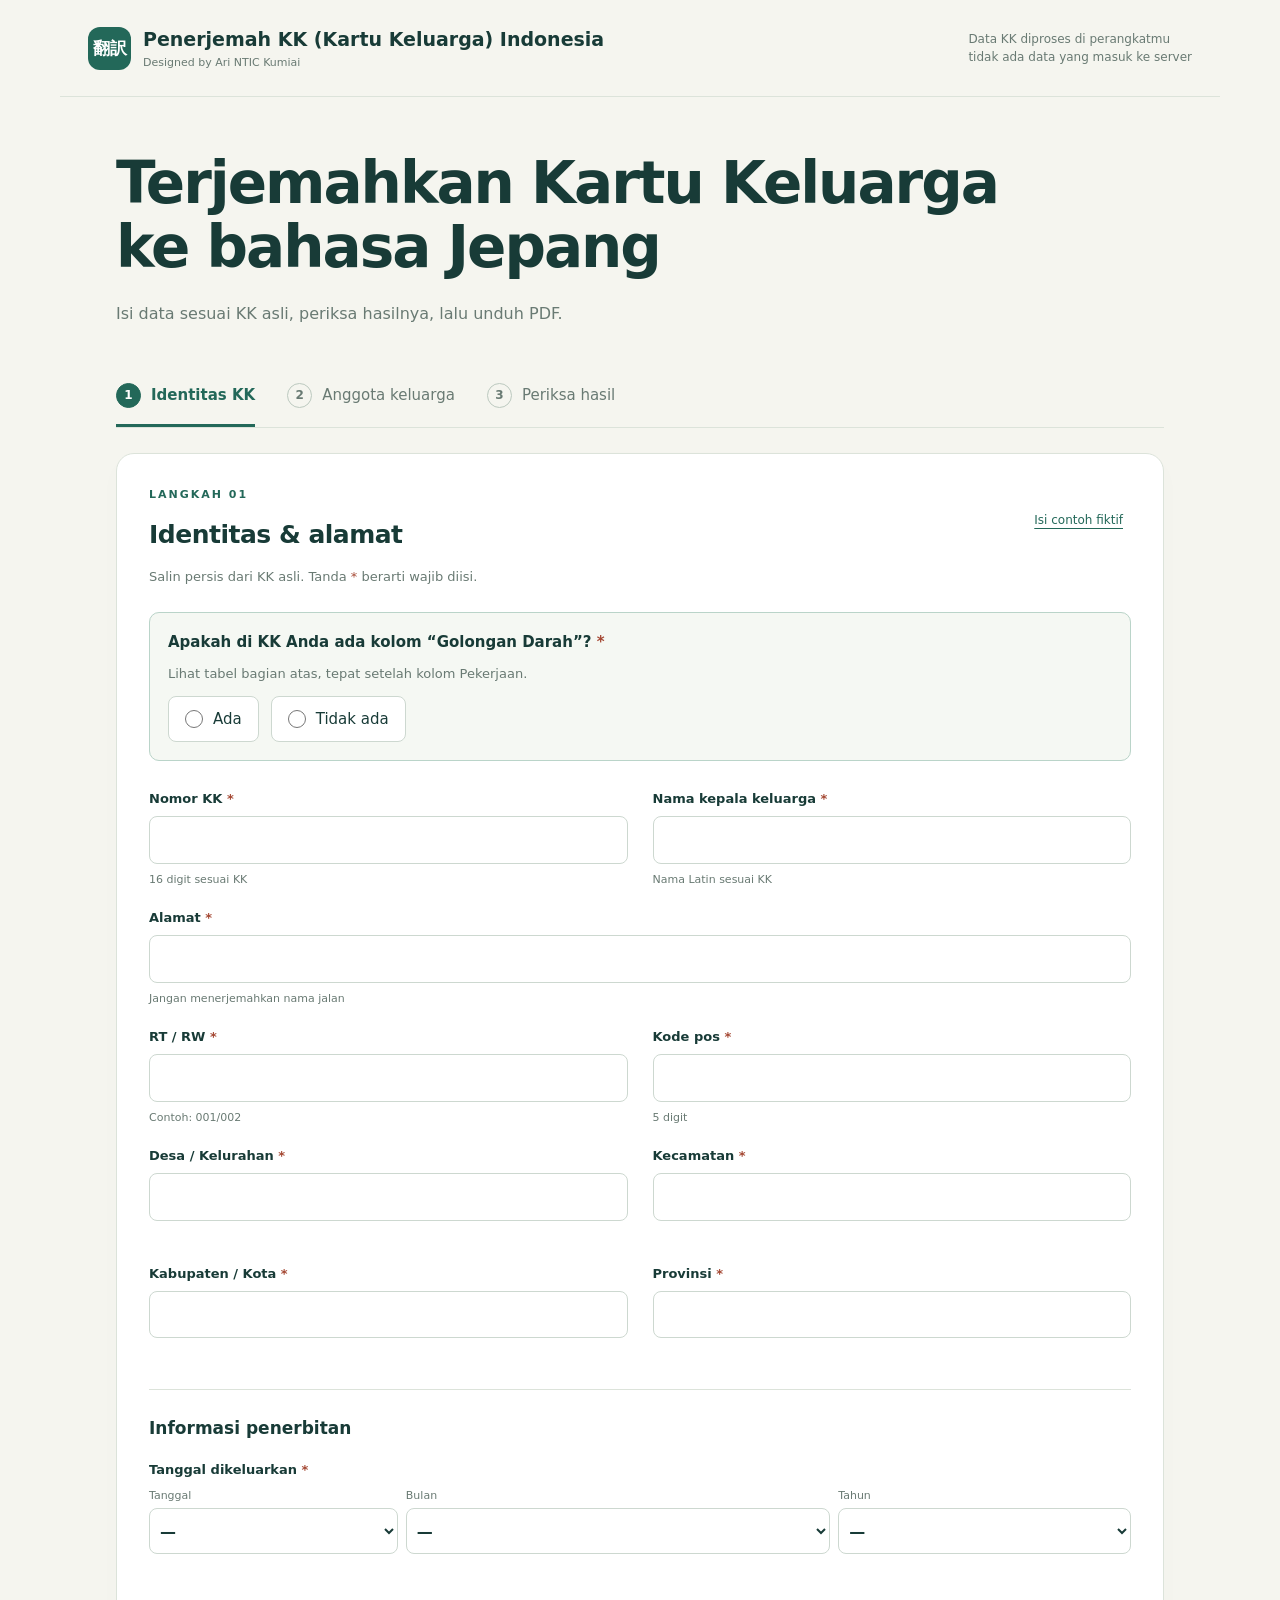
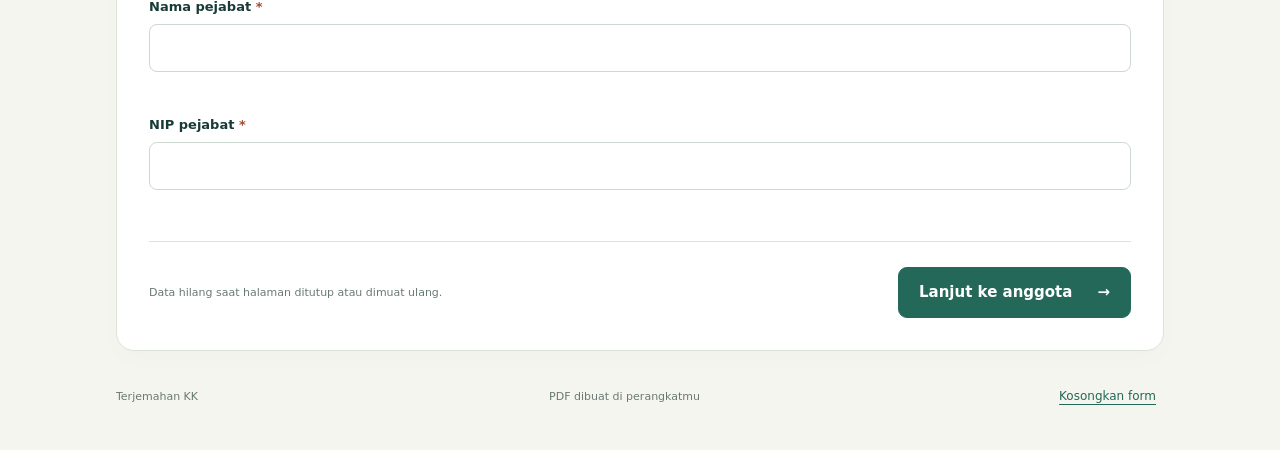
==== commit 0e0fbed1: "Letakkan pertanyaan format KK di dalam bingkai" ====
--- a/docs/index.html
+++ b/docs/index.html
@@ -1,9 +1,9 @@
 <!doctype html>
-<html lang="id"><head><meta charset="utf-8"><meta name="viewport" content="width=device-width,initial-scale=1"><meta name="description" content="Isi data Kartu Keluarga dalam bahasa Indonesia, periksa terjemahan Jepang, dan unduh PDF."><title>KK Jepang · Penerjemah Kartu Keluarga</title><link rel="stylesheet" href="style.css?v=20261012-3"><link rel="stylesheet" href="consistency.css?v=20261012-1"><link rel="stylesheet" href="improvements.css?v=20261119-format-1"><script defer src="config.js?v=20261012-1"></script><script defer src="memory-google.js?v=20261012-1"></script><script defer src="translations.js?v=20261012-1"></script><script defer src="family-rules.js?v=20261012-1"></script><script defer src="pdf.js?v=20261119-format-1"></script><script defer src="dates.js?v=20261012-1"></script><script defer src="vocabulary.js?v=20261012-1"></script><script defer src="preview.js?v=20261119-format-1"></script><script defer src="wilayah.js?v=20261012-1"></script><script defer src="app.js?v=20261119-format-1"></script></head>
+<html lang="id"><head><meta charset="utf-8"><meta name="viewport" content="width=device-width,initial-scale=1"><meta name="description" content="Isi data Kartu Keluarga dalam bahasa Indonesia, periksa terjemahan Jepang, dan unduh PDF."><title>KK Jepang · Penerjemah Kartu Keluarga</title><link rel="stylesheet" href="style.css?v=20261012-3"><link rel="stylesheet" href="consistency.css?v=20261012-1"><link rel="stylesheet" href="improvements.css?v=20261119-format-2"><script defer src="config.js?v=20261012-1"></script><script defer src="memory-google.js?v=20261012-1"></script><script defer src="translations.js?v=20261012-1"></script><script defer src="family-rules.js?v=20261012-1"></script><script defer src="pdf.js?v=20261119-format-1"></script><script defer src="dates.js?v=20261012-1"></script><script defer src="vocabulary.js?v=20261012-1"></script><script defer src="preview.js?v=20261119-format-1"></script><script defer src="wilayah.js?v=20261012-1"></script><script defer src="app.js?v=20261119-format-1"></script></head>
 <body><header class="topbar"><a class="brand" href="./"><span class="brand-icon" aria-hidden="true">翻訳</span><span>Penerjemah KK (Kartu Keluarga) Indonesia<small>Designed by Ari NTIC Kumiai</small></span></a><span class="local-label">Data KK diproses di perangkatmu<br>tidak ada data yang masuk ke server</span></header>
 <main><section class="intro"><div><h1>Terjemahkan Kartu Keluarga<br>ke bahasa Jepang</h1><p class="lede">Isi data sesuai KK asli, periksa hasilnya, lalu unduh PDF.</p></div></section>
 <nav class="steps" aria-label="Tahapan"><button type="button" class="active" data-step="0"><b>1</b><span>Identitas KK</span></button><button type="button" data-step="1"><b>2</b><span>Anggota keluarga</span></button><button type="button" data-step="2"><b>3</b><span>Periksa hasil</span></button></nav>
-<form id="kk-form" autocomplete="off"><section class="panel" id="step-0"><div class="panel-heading"><div><p class="eyebrow">LANGKAH 01</p><h2>Identitas & alamat</h2></div><div class="demo-picker"><button type="button" class="text-button" id="demo" aria-expanded="false" aria-controls="demo-choices">Isi contoh fiktif</button><div id="demo-choices" class="demo-choices" role="group" aria-label="Pilih contoh fiktif" hidden><button type="button" data-demo-case="0">Contoh 1</button><button type="button" data-demo-case="1">Contoh 2</button><button type="button" data-demo-case="2">Contoh 3</button></div></div></div><p class="help">Salin persis dari KK asli. Tanda <span class="required">*</span> berarti wajib diisi.</p><fieldset class="kk-format-question" id="kk-format-question"><legend>Apakah di KK Anda ada kolom “Golongan Darah”? <span class="required">*</span></legend><p id="kk-format-help">Lihat tabel bagian atas, tepat setelah kolom Pekerjaan.</p><div class="kk-format-options"><label><input type="radio" name="kkFormat" value="current" required aria-describedby="kk-format-help"> Ada</label><label><input type="radio" name="kkFormat" value="legacy" required aria-describedby="kk-format-help"> Tidak ada</label></div></fieldset><div class="fields" id="household-fields"></div><div class="subsection"><h3>Informasi penerbitan</h3><div class="fields" id="issue-fields"></div></div><div class="panel-footer"><span>Data hilang saat halaman ditutup atau dimuat ulang.</span><button type="button" class="primary" id="next-household">Lanjut ke anggota <span>→</span></button></div></section>
+<form id="kk-form" autocomplete="off"><section class="panel" id="step-0"><div class="panel-heading"><div><p class="eyebrow">LANGKAH 01</p><h2>Identitas & alamat</h2></div><div class="demo-picker"><button type="button" class="text-button" id="demo" aria-expanded="false" aria-controls="demo-choices">Isi contoh fiktif</button><div id="demo-choices" class="demo-choices" role="group" aria-label="Pilih contoh fiktif" hidden><button type="button" data-demo-case="0">Contoh 1</button><button type="button" data-demo-case="1">Contoh 2</button><button type="button" data-demo-case="2">Contoh 3</button></div></div></div><p class="help">Salin persis dari KK asli. Tanda <span class="required">*</span> berarti wajib diisi.</p><fieldset class="kk-format-question" id="kk-format-question" aria-labelledby="kk-format-title"><p class="kk-format-title" id="kk-format-title">Apakah di KK Anda ada kolom “Golongan Darah”? <span class="required">*</span></p><p id="kk-format-help">Lihat tabel bagian atas, tepat setelah kolom Pekerjaan.</p><div class="kk-format-options"><label><input type="radio" name="kkFormat" value="current" required aria-describedby="kk-format-help"> Ada</label><label><input type="radio" name="kkFormat" value="legacy" required aria-describedby="kk-format-help"> Tidak ada</label></div></fieldset><div class="fields" id="household-fields"></div><div class="subsection"><h3>Informasi penerbitan</h3><div class="fields" id="issue-fields"></div></div><div class="panel-footer"><span>Data hilang saat halaman ditutup atau dimuat ulang.</span><button type="button" class="primary" id="next-household">Lanjut ke anggota <span>→</span></button></div></section>
 <section class="panel" id="step-1" hidden><div class="panel-heading"><div><p class="eyebrow">LANGKAH 02</p><h2>Anggota keluarga</h2></div><span class="counter" id="member-count"></span></div><p class="help">Ikuti urutan pada KK. Isi istilah Indonesia; padanan Jepang muncul otomatis. Maksimal 10 anggota per KK.</p><p class="help">Pilih hubungan dahulu. Nama kepala keluarga<span id="marriage-auto-hint"> dan tanggal kawin pasangan</span> terisi otomatis. Urutan anggota tetap mengikuti KK asli.</p><div id="members"></div><button type="button" class="add-button" id="add-member">＋ Tambah anggota keluarga</button><div class="panel-footer"><button type="button" class="secondary" data-back="0">← Identitas KK</button><button type="button" class="primary" id="next-members">Periksa terjemahan <span>→</span></button></div></section>
 <section class="panel" id="step-2" hidden><div class="panel-heading"><div><p class="eyebrow">LANGKAH 03</p><h2>Periksa hasil terjemahan</h2></div><span class="counter">PDF · A4 mendatar</span></div><p class="help">Buka setiap bagian untuk memeriksa data. Pilih Lihat PDF untuk memeriksa susunan dokumen.</p><div class="preview-tabs" role="group" aria-label="Tampilan pratinjau"><button type="button" id="view-data" aria-pressed="true">Periksa data</button><button type="button" id="view-document" aria-pressed="false">Lihat PDF</button></div><div id="preview-data"></div><div id="preview-document" hidden><div class="preview-tools"><button type="button" id="zoom-out" aria-label="Perkecil PDF">−</button><output id="preview-scale" aria-live="polite">100%</output><button type="button" id="zoom-in" aria-label="Perbesar PDF">＋</button><button type="button" id="zoom-fit">Pas layar</button></div><div class="preview-scroll"><canvas id="preview" aria-label="Pratinjau PDF terjemahan Jepang"></canvas></div></div><label class="check-label"><input type="checkbox" id="reviewed"> Saya sudah memeriksa isi dan terjemahan dokumen.</label><div class="panel-footer"><button type="button" class="secondary" data-back="1">← Edit anggota</button><button type="button" class="primary" id="download" disabled>Unduh PDF ↓</button></div><p id="download-status" role="status"></p></section></form><datalist id="city-suggestions"></datalist><datalist id="province-suggestions"><option value="Aceh"><option value="Sumatera Utara"><option value="Sumatera Barat"><option value="Riau"><option value="Jambi"><option value="Sumatera Selatan"><option value="Bengkulu"><option value="Lampung"><option value="Kepulauan Bangka Belitung"><option value="Kepulauan Riau"><option value="DKI Jakarta"><option value="Jawa Barat"><option value="Jawa Tengah"><option value="DI Yogyakarta"><option value="Jawa Timur"><option value="Banten"><option value="Bali"><option value="Nusa Tenggara Barat"><option value="Nusa Tenggara Timur"><option value="Kalimantan Barat"><option value="Kalimantan Tengah"><option value="Kalimantan Selatan"><option value="Kalimantan Timur"><option value="Kalimantan Utara"><option value="Sulawesi Utara"><option value="Sulawesi Tengah"><option value="Sulawesi Selatan"><option value="Sulawesi Tenggara"><option value="Gorontalo"><option value="Sulawesi Barat"><option value="Maluku"><option value="Maluku Utara"><option value="Papua Barat"><option value="Papua Barat Daya"><option value="Papua"><option value="Papua Selatan"><option value="Papua Tengah"><option value="Papua Pegunungan"></datalist>
 <p id="message" class="message" role="alert" hidden></p><footer><span>Terjemahan KK</span><span>PDF dibuat di perangkatmu</span><button type="button" id="reset" class="text-button">Kosongkan form</button></footer></main></body></html>
--- a/docs/improvements.css
+++ b/docs/improvements.css
@@ -39,7 +39,7 @@
 
 /* Kenali format dari kolom sumber. Tidak ada pilihan bawaan. */
 .kk-format-question{min-width:0;margin:0 0 28px;padding:18px;border:1px solid #bad4c9;border-radius:10px;background:#f5f8f3}
-.kk-format-question legend{padding:0 6px;font-size:15px;font-weight:600}
+.kk-format-question .kk-format-title{margin:0 0 10px;font-size:15px;font-weight:600;color:#183b37}
 .kk-format-question p{margin:0 0 12px;font-size:13px;color:#697a73}
 .kk-format-options{display:flex;flex-wrap:wrap;gap:12px}
 .kk-format-options label{display:flex;align-items:center;gap:10px;min-height:46px;padding:10px 16px;background:white;border:1px solid #cdd8d0;border-radius:8px;cursor:pointer}
